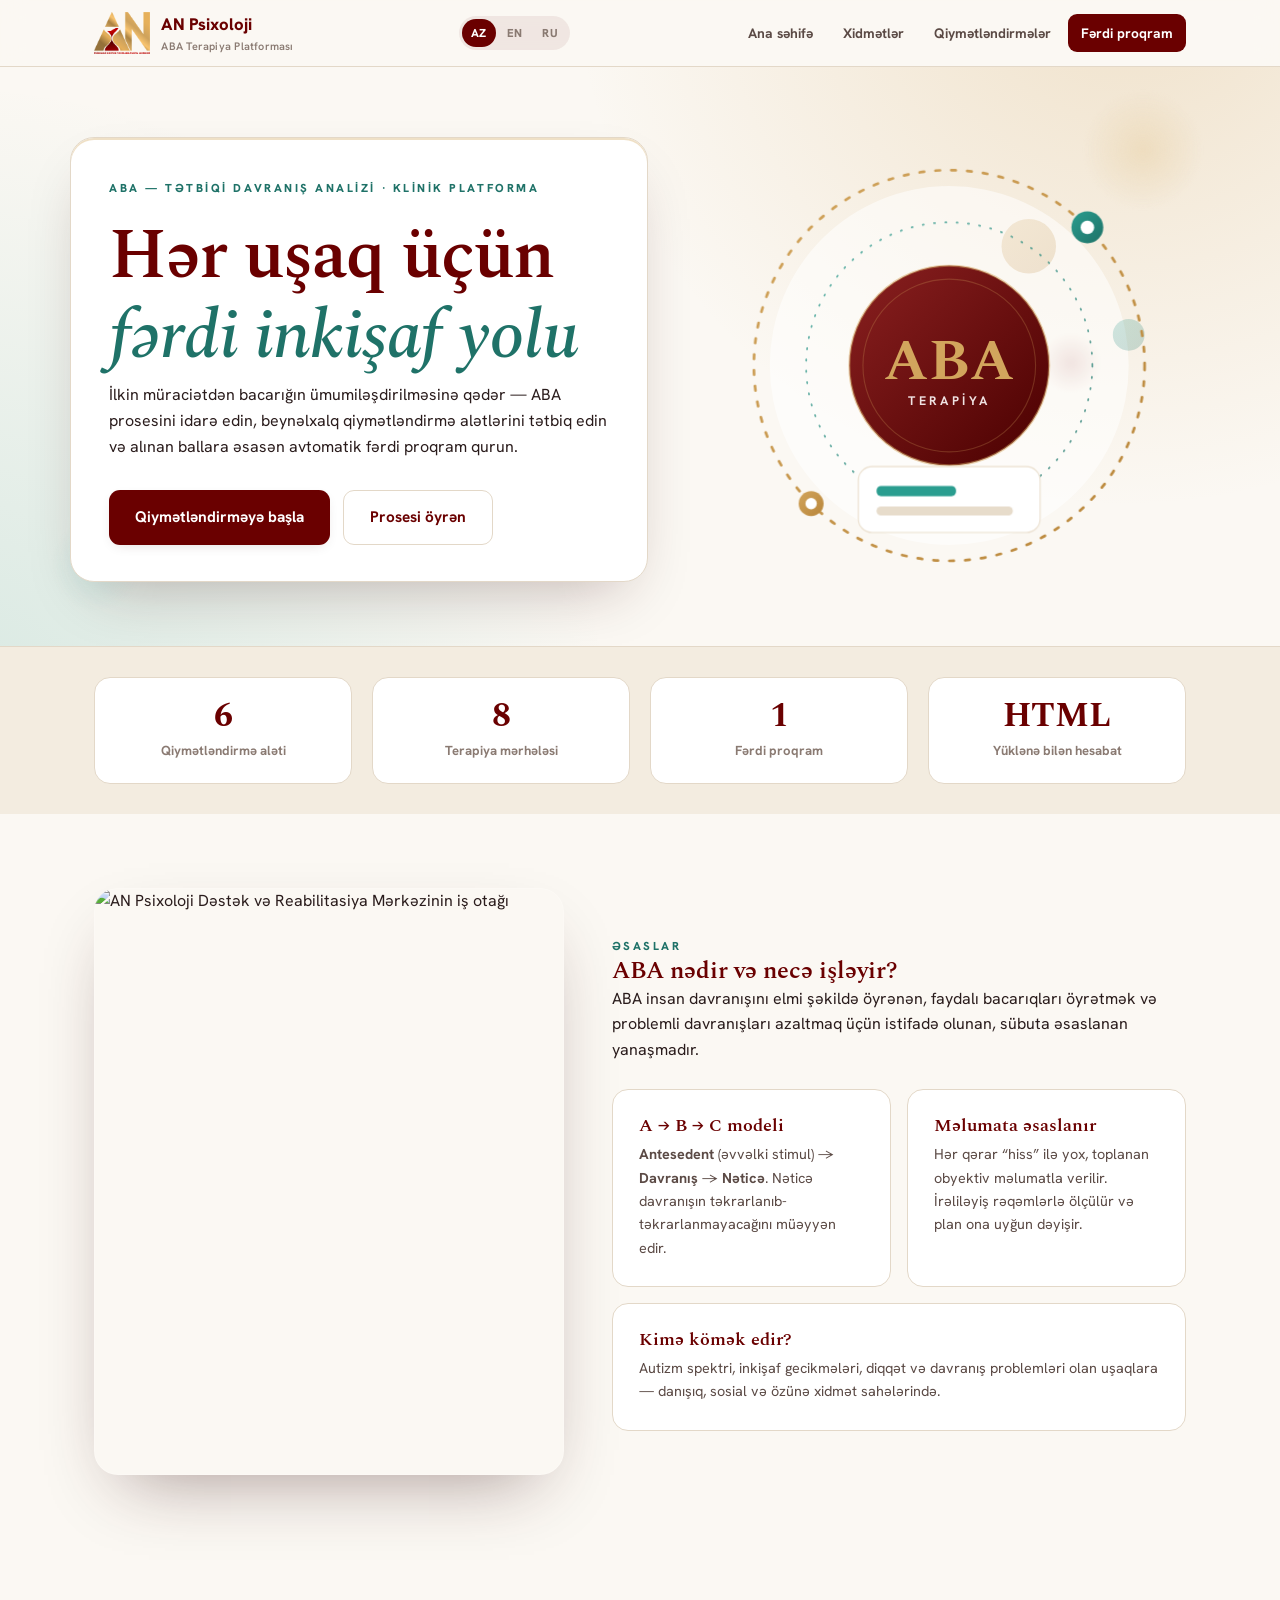
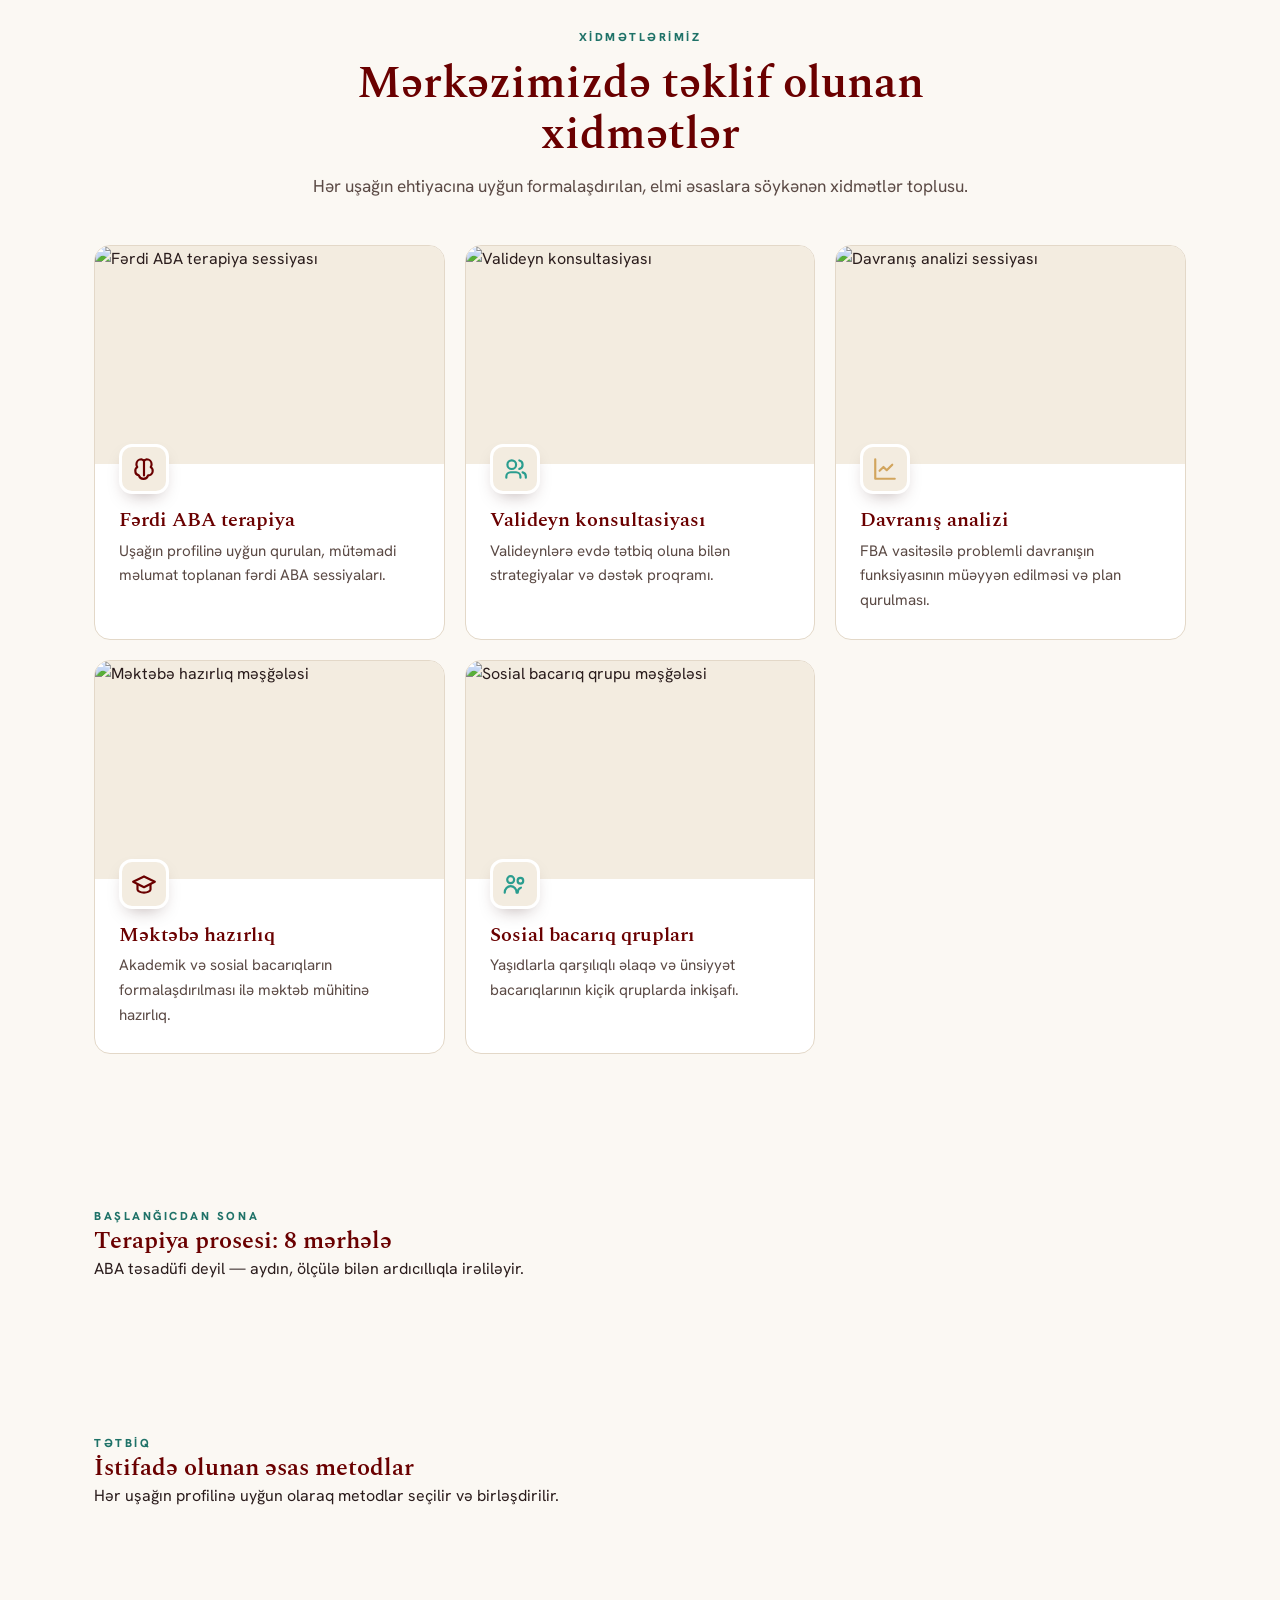
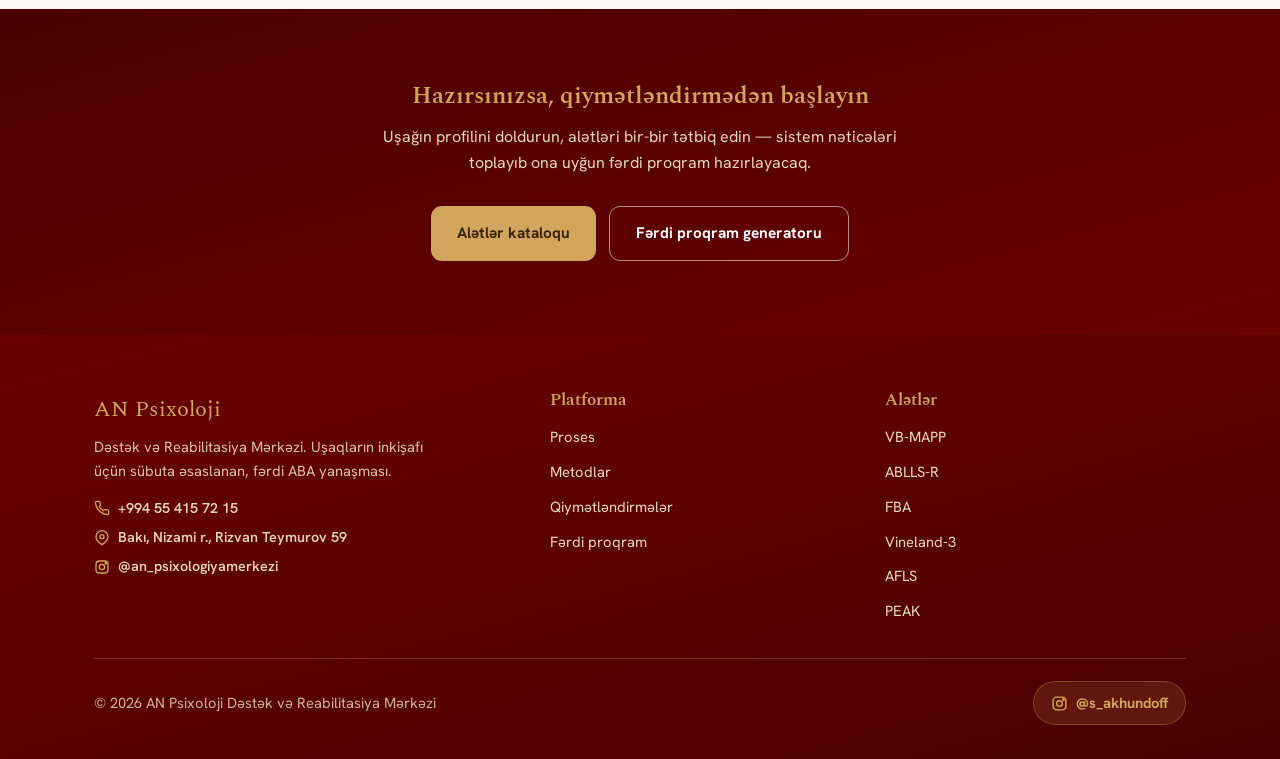
==== index.html @ a4ec8559 "Cache-busting versiya artımı" ====
<!DOCTYPE html><html lang="az"><head><meta charset="UTF-8"><meta name="viewport" content="width=device-width, initial-scale=1.0">
<title>AN Psixoloji — ABA Terapiya Platforması</title><meta name="description" content="ABA terapiya platforması: beynəlxalq qiymətləndirmə alətləri və avtomatik fərdi proqram.">
<link rel="canonical" href="https://samir210-az.github.io/aba-terapiya/">
<meta property="og:type" content="website">
<meta property="og:title" content="AN Psixoloji — ABA Terapiya Platforması">
<meta property="og:description" content="ABA terapiya platforması: beynəlxalq qiymətləndirmə alətləri və avtomatik fərdi proqram.">
<meta property="og:url" content="https://samir210-az.github.io/aba-terapiya/">
<meta property="og:image" content="https://samir210-az.github.io/aba-terapiya/icon-512.png">
<meta property="og:locale" content="az_AZ">
<meta name="twitter:card" content="summary_large_image">
<meta name="twitter:title" content="AN Psixoloji — ABA Terapiya Platforması">
<meta name="twitter:description" content="ABA terapiya platforması: beynəlxalq qiymətləndirmə alətləri və avtomatik fərdi proqram.">
<meta name="twitter:image" content="https://samir210-az.github.io/aba-terapiya/icon-512.png">
<link rel="stylesheet" href="assets/style.css?v=20260714e">
<link rel="manifest" href="manifest.json"><meta name="theme-color" content="#6A0000"><link rel="apple-touch-icon" href="icon-192.png"><link rel="icon" type="image/png" href="icon-192.png"></head><body>
<header class="nav"><div class="wrap nav-in"><a href="index.html" class="brand" onclick="handleLogoTap(event)"><img src="logo.png" alt="AN Psixoloji Dəstək və Reabilitasiya Mərkəzi" class="logo-img"><span>AN Psixoloji<small>ABA Terapiya Platforması</small></span></a><div class="lang-switch"></div><button class="burger" onclick="toggleNav()" aria-label="Menyu">☰</button><nav class="nav-links" id="navLinks"><a href="index.html" data-i18n="nav_home">Ana səhifə</a><a href="#xidmetler" data-i18n="nav_services">Xidmətlər</a><a href="qiymetlendirmeler.html" data-i18n="nav_assess">Qiymətləndirmələr</a><a href="proqram.html" class="cta" data-i18n="nav_program">Fərdi proqram</a></nav></div></header>
<section class="hero" style="padding:0">
<div class="hero-blob b1"></div><div class="hero-blob b2"></div><div class="hero-blob b3"></div>
<div class="wrap hero-grid">
<div class="hero-box">
<span class="eyebrow" data-i18n="hero_eyebrow">Tətbiqi Davranış Analizi</span>
<h1><span data-i18n="hero_h1">Hər uşaq üçün</span> <em data-i18n="hero_h1em">fərdi inkişaf yolu</em></h1>
<p data-i18n="hero_lead"></p>
<div class="hero-cta"><a href="qiymetlendirmeler.html" class="btn btn-primary" data-i18n="hero_cta1">Qiymətləndirməyə başla</a>
<a href="#proses" class="btn btn-ghost" data-i18n="hero_cta2">Prosesi öyrən</a></div>
</div>
<div class="hero-art"><svg class="hart" viewBox="0 0 460 380" fill="none" xmlns="http://www.w3.org/2000/svg">
<defs>
<linearGradient id="g1" x1="0" y1="0" x2="1" y2="1"><stop offset="0" stop-color="#2A9D8F"/><stop offset="1" stop-color="#1f7268"/></linearGradient>
<linearGradient id="g2" x1="0" y1="0" x2="1" y2="1"><stop offset="0" stop-color="#D2A55D"/><stop offset="1" stop-color="#b9863a"/></linearGradient>
<linearGradient id="gBordo" x1="0" y1="0" x2="1" y2="1"><stop offset="0" stop-color="#8a2020"/><stop offset="1" stop-color="#4a0000"/></linearGradient>
</defs>
<circle cx="230" cy="195" r="158" fill="#fff" opacity=".55"/>
<circle cx="300" cy="90" r="24" fill="url(#g2)" opacity=".2"/>
<circle cx="388" cy="168" r="14" fill="url(#g1)" opacity=".22"/>
<g id="ringOuter">
<g class="spin-slow">
<circle cx="230" cy="195" r="172" stroke="url(#g2)" stroke-width="2.4" stroke-dasharray="4 10" stroke-linecap="round"/>
<g><circle cx="351.6" cy="73.4" r="14" fill="url(#g1)"/><circle cx="351.6" cy="73.4" r="6" fill="#fff"/></g>
<g><circle cx="108.4" cy="316.6" r="11" fill="url(#g2)"/><circle cx="108.4" cy="316.6" r="5" fill="#fff"/></g>
</g></g>
<g id="ringMiddle">
<g class="spin-slow-rev">
<circle cx="230" cy="195" r="126" stroke="url(#g1)" stroke-width="1.6" stroke-dasharray="1 9" stroke-linecap="round" opacity=".7"/>
</g></g>
<g id="logoMark">
<g class="float-logo">
<circle cx="230" cy="195" r="88" fill="url(#gBordo)"/>
<circle cx="230" cy="195" r="88" stroke="#D2A55D" stroke-opacity=".45" stroke-width="2"/>
<circle cx="230" cy="195" r="76" fill="none" stroke="#D2A55D" stroke-opacity=".25" stroke-width="1"/>
<text x="230" y="207" text-anchor="middle" font-family="Spectral, Georgia, serif" font-size="50" font-weight="700" fill="#D2A55D" letter-spacing="1">ABA</text>
<text x="230" y="230" text-anchor="middle" font-family="Hanken Grotesk, system-ui, sans-serif" font-size="11" font-weight="700" letter-spacing="3" fill="#f0e2e2">TERAPİYA</text>
</g>
</g>
<rect x="150" y="284" width="160" height="58" rx="12" fill="#fff" stroke="#eadfce"/>
<rect x="166" y="301" width="70" height="9" rx="4" fill="#2A9D8F"/><rect x="166" y="319" width="120" height="8" rx="4" fill="#e7dccb"/>
</svg></div>
</div></section>
<section class="stats"><div class="wrap g4">
<div class="stat-card reveal in"><b>6</b><span data-i18n="stat_tools">Qiymətləndirmə aləti</span></div>
<div class="stat-card reveal in d1"><b>8</b><span data-i18n="stat_stages">Terapiya mərhələsi</span></div>
<div class="stat-card reveal in d2"><b>1</b><span data-i18n="stat_ind">Fərdi proqram</span></div>
<div class="stat-card reveal in d3"><b>HTML</b><span data-i18n="stat_html">Yüklənə bilən hesabat</span></div>
</div></section>
<section id="haqqinda"><div class="wrap about-grid">
<div class="about-img"><img src="https://images.unsplash.com/photo-1576091160550-2173dba999ef?w=800&q=80" alt="AN Psixoloji Dəstək və Reabilitasiya Mərkəzinin iş otağı" data-i18n-alt="about_img_alt" loading="lazy"></div>
<div>
<span class="eyebrow" data-i18n="about_eyebrow">Əsaslar</span>
<h2 data-i18n="about_h2">ABA nədir və necə işləyir?</h2>
<p class="lead" data-i18n="about_p"></p>
<div class="grid g2" style="margin-top:26px;gap:16px">
<div class="card reveal in"><h3 data-i18n="abc_h" style="font-size:1.1rem">A → B → C modeli</h3><p data-i18n="abc_p" style="font-size:.9rem"></p></div>
<div class="card reveal in d1"><h3 data-i18n="data_h" style="font-size:1.1rem">Məlumata əsaslanır</h3><p data-i18n="data_p" style="font-size:.9rem"></p></div>
</div>
<div class="card reveal in d2" style="margin-top:16px"><h3 data-i18n="who_h" style="font-size:1.1rem">Kimə kömək edir?</h3><p data-i18n="who_p" style="font-size:.9rem"></p></div>
</div></div></section>
<section id="xidmetler" class="soft"><div class="wrap">
<div class="sec-head"><span class="eyebrow" data-i18n="serv_eyebrow">Xidmətlərimiz</span>
<h2 data-i18n="serv_h2">Mərkəzimizdə təklif olunan xidmətlər</h2>
<p data-i18n="serv_p">Hər uşağın ehtiyacına uyğun formalaşdırılan, elmi əsaslara söykənən xidmətlər toplusu.</p></div>
<div class="grid g3">
<div class="card svc reveal in"><div class="svc-img"><img src="https://images.unsplash.com/photo-1587323655395-b1c77a12c89a?w=600&q=80" alt="Fərdi ABA terapiya sessiyası" loading="lazy"></div><div class="svc-body"><span class="ic"><svg viewBox="0 0 24 24" fill="none" stroke="#6A0000" stroke-width="2" stroke-linecap="round" stroke-linejoin="round"><path d="M9.5 3a4.5 4.5 0 00-4.5 4.5c0 1 .3 1.9.8 2.7A4 4 0 004 14a4 4 0 003.2 3.9 4.5 4.5 0 008.6 0A4 4 0 0020 14a4 4 0 00-1.8-3.8c.5-.8.8-1.7.8-2.7A4.5 4.5 0 0014.5 3 4.5 4.5 0 0012 4.5 4.5 4.5 0 009.5 3z"/><path d="M12 4.5V18"/></svg></span>
<h3 data-i18n="serv1_h">Fərdi ABA terapiya</h3><p data-i18n="serv1_p">Uşağın profilinə uyğun qurulan, mütəmadi məlumat toplanan fərdi ABA sessiyaları.</p></div></div>
<div class="card svc reveal in d1"><div class="svc-img"><img src="https://images.unsplash.com/photo-1714646792970-9072cee5bd61?w=600&q=80" alt="Valideyn konsultasiyası" loading="lazy"></div><div class="svc-body"><span class="ic"><svg viewBox="0 0 24 24" fill="none" stroke="#2A9D8F" stroke-width="2" stroke-linecap="round" stroke-linejoin="round"><path d="M17 20v-1a4 4 0 00-4-4H8a4 4 0 00-4 4v1"/><circle cx="9" cy="8" r="4"/><path d="M22 20v-1a4 4 0 00-3-3.87"/><path d="M16 4.13a4 4 0 010 7.75"/></svg></span>
<h3 data-i18n="serv2_h">Valideyn konsultasiyası</h3><p data-i18n="serv2_p">Valideynlərə evdə tətbiq oluna bilən strategiyalar və dəstək proqramı.</p></div></div>
<div class="card svc reveal in d2"><div class="svc-img"><img src="https://images.unsplash.com/photo-1728138240695-54ebc33215f2?w=600&q=80" alt="Davranış analizi sessiyası" loading="lazy"></div><div class="svc-body"><span class="ic"><svg viewBox="0 0 24 24" fill="none" stroke="#D2A55D" stroke-width="2" stroke-linecap="round" stroke-linejoin="round"><path d="M3 3v18h18"/><path d="M18.7 8l-5.1 5.1-3-3L7 13.6"/></svg></span>
<h3 data-i18n="serv3_h">Davranış analizi</h3><p data-i18n="serv3_p">FBA vasitəsilə problemli davranışın funksiyasının müəyyən edilməsi və plan qurulması.</p></div></div>
<div class="card svc reveal in"><div class="svc-img"><img src="https://images.unsplash.com/photo-1714646793151-6b1ac0b2f683?w=600&q=80" alt="Məktəbə hazırlıq məşğələsi" loading="lazy"></div><div class="svc-body"><span class="ic"><svg viewBox="0 0 24 24" fill="none" stroke="#6A0000" stroke-width="2" stroke-linecap="round" stroke-linejoin="round"><path d="M22 10L12 5 2 10l10 5 10-5z"/><path d="M6 12.5V17c0 1.5 2.7 3 6 3s6-1.5 6-3v-4.5"/></svg></span>
<h3 data-i18n="serv4_h">Məktəbə hazırlıq</h3><p data-i18n="serv4_p">Akademik və sosial bacarıqların formalaşdırılması ilə məktəb mühitinə hazırlıq.</p></div></div>
<div class="card svc reveal in d1"><div class="svc-img"><img src="https://images.unsplash.com/photo-1728138127500-fb73c1313f76?w=600&q=80" alt="Sosial bacarıq qrupu məşğələsi" loading="lazy"></div><div class="svc-body"><span class="ic"><svg viewBox="0 0 24 24" fill="none" stroke="#2A9D8F" stroke-width="2" stroke-linecap="round" stroke-linejoin="round"><circle cx="8" cy="8" r="3.2"/><circle cx="17" cy="9" r="2.6"/><path d="M2.5 20c0-3.3 2.5-6 5.5-6s5.5 2.7 5.5 6"/><path d="M14.5 20c0-2.2 1-4 3-4.6"/></svg></span>
<h3 data-i18n="serv5_h">Sosial bacarıq qrupları</h3><p data-i18n="serv5_p">Yaşıdlarla qarşılıqlı əlaqə və ünsiyyət bacarıqlarının kiçik qruplarda inkişafı.</p></div></div>
</div></div></section>
<section id="proses" class="soft"><div class="wrap">
<span class="eyebrow" data-i18n="proc_eyebrow">Başlanğıcdan sona</span>
<h2 data-i18n="proc_h2">Terapiya prosesi: 8 mərhələ</h2>
<p class="lead" data-i18n="proc_p"></p>
<div class="timeline" id="timeline"></div></div></section>
<section id="metodlar"><div class="wrap">
<span class="eyebrow" data-i18n="meth_eyebrow">Tətbiq</span>
<h2 data-i18n="meth_h2">İstifadə olunan əsas metodlar</h2>
<p class="lead" data-i18n="meth_p"></p>
<div class="g4" id="methods" style="margin-top:26px"></div></div></section>
<section class="dark"><div class="wrap" style="text-align:center">
<h2 data-i18n="cta_h">Hazırsınızsa, qiymətləndirmədən başlayın</h2>
<p data-i18n="cta_p" style="max-width:560px;margin:14px auto 26px"></p>
<div class="hero-cta" style="justify-content:center"><a href="qiymetlendirmeler.html" class="btn btn-gold" data-i18n="cta_b1">Alətlər kataloqu</a>
<a href="proqram.html" class="btn btn-ghost-light" data-i18n="cta_b2">Fərdi proqram generatoru</a></div>
</div></section>
<footer class="footer"><div class="wrap"><div class="footer-grid"><div><div class="fbrand">AN Psixoloji</div><p data-i18n="foot_about">Dəstək və Reabilitasiya Mərkəzi.</p><div class="contact-row" style="margin-top:14px"><a href="tel:+994554157215"><svg viewBox="0 0 24 24" fill="none" stroke="currentColor" stroke-width="2"><path d="M22 16.9v3a2 2 0 01-2.2 2 19.8 19.8 0 01-8.6-3 19.5 19.5 0 01-6-6 19.8 19.8 0 01-3-8.6A2 2 0 014.1 2h3a2 2 0 012 1.7c.1.9.3 1.8.6 2.6a2 2 0 01-.5 2.1L8.1 9.9a16 16 0 006 6l1.5-1.1a2 2 0 012.1-.5c.8.3 1.7.5 2.6.6a2 2 0 011.7 2z"/></svg> +994 55 415 72 15</a></div><div class="contact-row"><span><svg viewBox="0 0 24 24" fill="none" stroke="currentColor" stroke-width="2"><path d="M21 10c0 6-9 12-9 12s-9-6-9-12a9 9 0 0118 0z"/><circle cx="12" cy="10" r="3"/></svg> Bakı, Nizami r., Rizvan Teymurov 59</span></div><div class="contact-row"><a href="https://instagram.com/an_psixologiyamerkezi" target="_blank" rel="noopener"><svg viewBox="0 0 24 24" fill="none" stroke="currentColor" stroke-width="2" width="17" height="17"><rect x="3" y="3" width="18" height="18" rx="5"/><circle cx="12" cy="12" r="4"/><circle cx="17.5" cy="6.5" r="1" fill="currentColor"/></svg> @an_psixologiyamerkezi</a></div></div><div><h4 data-i18n="foot_platform">Platforma</h4><ul><li><a href="index.html#proses" data-i18n="nav_process">Proses</a></li><li><a href="index.html#metodlar" data-i18n="nav_methods">Metodlar</a></li><li><a href="qiymetlendirmeler.html" data-i18n="nav_assess">Qiymətləndirmələr</a></li><li><a href="proqram.html" data-i18n="nav_program">Fərdi proqram</a></li></ul></div><div><h4 data-i18n="foot_tools">Alətlər</h4><ul><li><a href="tools/vb-mapp.html">VB-MAPP</a></li><li><a href="tools/ablls-r.html">ABLLS-R</a></li><li><a href="tools/fba.html">FBA</a></li><li><a href="tools/vineland.html">Vineland-3</a></li><li><a href="tools/afls.html">AFLS</a></li><li><a href="tools/peak.html">PEAK</a></li></ul></div></div><div class="footer-bot"><span class="by">© 2026 AN Psixoloji Dəstək və Reabilitasiya Mərkəzi</span><a class="ig" href="https://instagram.com/s_akhundoff" target="_blank" rel="noopener"><svg viewBox="0 0 24 24" fill="none" stroke="currentColor" stroke-width="2" width="17" height="17"><rect x="3" y="3" width="18" height="18" rx="5"/><circle cx="12" cy="12" r="4"/><circle cx="17.5" cy="6.5" r="1" fill="currentColor"/></svg> @s_akhundoff</a></div></div></footer><script src="assets/i18n.js?v=20260714e"></script><script src="assets/tools-data.js?v=20260714e"></script><script src="assets/program-data.js?v=20260714e"></script><script src="assets/core.js?v=20260714e"></script>
<script>(function(){
var tl=document.getElementById('timeline');
(window.PROCESS||[]).forEach(function(s,i){var el=document.createElement('div');el.className='tstep reveal in';
el.innerHTML='<div class="tnum">'+(i+1)+'</div><div class="tcard"><div class="ten">'+s.label+'</div><h3>'+tr(s.title)+'</h3><p>'+tr(s.desc)+'</p>'
+'<div class="chips">'+s.chips.map(function(c){return '<span class="chip">'+tr(c)+'</span>';}).join('')+'</div></div>';tl.appendChild(el);});
var mh=document.getElementById('methods');
(window.METHODS||[]).forEach(function(m,i){var el=document.createElement('div');el.className='card reveal in d'+(i%4);
el.innerHTML='<h3 style="font-size:1.15rem">'+m.n+'</h3><p>'+tr(m.d)+'</p>';mh.appendChild(el);});
</body></html>
---- assets/style.css ----
/* ============================================================
   AN Psixoloji — ABA Terapiya Platforması
   Paylaşılan dizayn sistemi
   Brend: bordo #6A0000 · qızılı #D2A55D · teal #2A9D8F
============================================================ */
@import url('https://fonts.googleapis.com/css2?family=Spectral:ital,wght@0,400;0,500;0,600;0,700;0,800;1,400;1,500&family=Hanken+Grotesk:wght@400;500;600;700;800;900&family=JetBrains+Mono:wght@500;600&display=swap');

:root{
  --bordo:#6A0000;
  --bordo-2:#8a2020;
  --bordo-3:#4a0000;
  --gold:#D2A55D;
  --gold-2:#b9863a;
  --gold-soft:#e9d3ab;
  --teal:#2A9D8F;
  --teal-2:#1f7268;
  --teal-soft:#bfe3dd;
  --ink:#2a1c1c;
  --ink-2:#5b4a45;
  --ink-3:#8a7a72;
  --paper:#FBF8F3;
  --cream:#F3ECE0;
  --cream-2:#ece1cf;
  --line:#e3d8c8;
  --white:#fff;
  --ok:#2A9D8F;
  --mid:#c98a1e;
  --low:#b34242;
  --shadow-sm:0 4px 14px -6px rgba(58,20,20,.2);
  --shadow:0 16px 44px -20px rgba(58,20,20,.35);
  /* Alət rəng vurğusu — hər alət səhifəsi bunu öz rənginə dəyişir */
  --accent:#6A0000;
  --accent-2:#8a2020;
  --accent-soft:#f0e2e2;
  --shadow-lg:0 30px 70px -30px rgba(58,20,20,.45);
  --r:16px;
  --r-lg:24px;
  --ease:cubic-bezier(.22,1,.36,1);
}
*{box-sizing:border-box;margin:0;padding:0}
html{scroll-behavior:smooth}
body{
  font-family:'Hanken Grotesk',system-ui,sans-serif;
  background:var(--paper);color:var(--ink);line-height:1.62;
  -webkit-font-smoothing:antialiased;overflow-x:hidden;
}
h1,h2,h3,h4,h5{font-family:'Spectral',Georgia,serif;line-height:1.14;font-weight:600;color:var(--bordo)}
a{color:inherit}
img,svg{max-width:100%;display:block}
.wrap{max-width:1140px;margin:0 auto;padding:0 24px}
.narrow{max-width:880px;margin:0 auto;padding:0 24px}
.eyebrow{font-size:.72rem;letter-spacing:.22em;text-transform:uppercase;font-weight:800;color:var(--teal-2)}
.mono{font-family:'JetBrains Mono',monospace}
.muted{color:var(--ink-2)}

/* ---------- NAV ---------- */
.nav{position:sticky;top:0;z-index:100;background:rgba(251,248,243,.85);
  backdrop-filter:blur(12px);border-bottom:1px solid var(--line)}
.nav-in{display:flex;align-items:center;justify-content:space-between;height:66px}
.brand{display:flex;align-items:center;gap:11px;font-weight:800;color:var(--bordo);
  font-size:1.05rem;text-decoration:none}
.brand .logo{width:40px;height:40px;border-radius:11px;
  background:linear-gradient(135deg,var(--bordo),var(--bordo-2));
  display:grid;place-items:center;box-shadow:var(--shadow-sm)}
.brand .logo-img{height:42px;width:auto;display:block}
.brand small{display:block;font-size:.68rem;font-weight:600;color:var(--ink-3);letter-spacing:.02em}
.nav-links{display:flex;gap:4px;align-items:center}
.nav-links a{font-size:.86rem;font-weight:700;color:var(--ink-2);text-decoration:none;
  padding:8px 13px;border-radius:9px;transition:.2s var(--ease)}
.nav-links a:hover,.nav-links a.active{background:var(--cream);color:var(--bordo)}
.nav-links a.cta{background:var(--bordo);color:#fff}
.nav-links a.cta:hover{background:var(--bordo-2);color:#fff}
.burger{display:none;background:none;border:1px solid var(--line);border-radius:9px;
  width:42px;height:42px;font-size:1.2rem;cursor:pointer;color:var(--bordo)}
@media(max-width:880px){
  .nav-links{position:absolute;top:66px;left:0;right:0;flex-direction:column;align-items:stretch;
    background:var(--paper);border-bottom:1px solid var(--line);padding:12px 24px;gap:6px;
    display:none}
  .nav-links.open{display:flex}
  .nav-links a{padding:11px 14px}
  .burger{display:grid;place-items:center}
}

/* ---------- HERO ---------- */
.hero{position:relative;overflow:hidden;border-bottom:1px solid var(--line);
  background:radial-gradient(circle at 88% -20%,rgba(210,165,93,.28),transparent 42%),
    radial-gradient(circle at -5% 120%,rgba(42,157,143,.18),transparent 45%),var(--paper)}
.hero-grid{display:grid;grid-template-columns:1.05fr .95fr;gap:40px;align-items:center;padding:70px 0 64px;position:relative;z-index:2}
.hero-box{background:#fff;border:1px solid var(--line);border-radius:var(--r-lg);padding:36px 38px;
  box-shadow:0 26px 60px -26px rgba(58,20,20,.32),0 2px 0 rgba(210,165,93,.35) inset;
  opacity:0;transform:translateY(24px);animation:heroIn .8s var(--ease) .1s forwards}
.hero h1{font-size:clamp(2.1rem,6vw,4.4rem);letter-spacing:-1px;margin:16px 0 6px}
.hero h1 em{font-style:italic;font-weight:500;color:var(--teal-2)}
.hero .lead{font-size:1.16rem;color:var(--ink-2);max-width:540px;margin-top:14px}
.hero-cta{display:flex;gap:13px;margin-top:30px;flex-wrap:wrap}
.hero-cta .btn{opacity:0;transform:translateY(16px);animation:heroIn .7s var(--ease) forwards}
.hero-cta .btn:nth-child(1){animation-delay:.38s}
.hero-cta .btn:nth-child(2){animation-delay:.48s}
.hero-art{position:relative;opacity:0;animation:heroInArt 1s var(--ease) .22s forwards}
@keyframes heroIn{from{opacity:0;transform:translateY(24px)}to{opacity:1;transform:translateY(0)}}
@keyframes heroInArt{from{opacity:0;transform:translateY(18px) scale(.94)}to{opacity:1;transform:translateY(0) scale(1)}}
@media(max-width:900px){.hero-grid{grid-template-columns:1fr;gap:24px;padding:40px 0}.hero-art{order:-1;max-width:340px;margin:0 auto}}
@media(max-width:520px){.hero-box{padding:22px 18px;border-radius:18px}}

/* floating blobs — parallax dərinlik qatı (mobildə də görünür, ölçüsü azaldılıb) */
.hero-blob{position:absolute;border-radius:50%;filter:blur(2px);opacity:.55;animation:float 9s ease-in-out infinite;
  will-change:transform;pointer-events:none;z-index:1}
.hero-blob.b1{width:120px;height:120px;top:4%;right:6%;background:radial-gradient(circle,var(--gold-soft),transparent 70%)}
.hero-blob.b2{width:90px;height:90px;bottom:6%;left:4%;background:radial-gradient(circle,var(--teal-soft),transparent 70%);animation-delay:2s}
.hero-blob.b3{width:60px;height:60px;top:46%;right:14%;background:radial-gradient(circle,var(--bordo-2),transparent 70%);opacity:.22;animation-delay:4s}
@keyframes float{0%,100%{transform:translateY(0) scale(1)}50%{transform:translateY(-18px) scale(1.05)}}
@media(max-width:520px){.hero-blob.b1{width:70px;height:70px}.hero-blob.b2{width:55px;height:55px}.hero-blob.b3{display:none}}

/* hero parallax layer */
.hero-art{will-change:transform;transition:transform .12s linear}
.hero-box{will-change:transform;transition:transform .12s linear}
#ringOuter,#ringMiddle,#logoMark{will-change:transform;transition:transform .1s linear}
#logoMark{transform-box:fill-box;transform-origin:center}
.spin-slow,.spin-slow-rev,.float-logo{transform-box:fill-box;transform-origin:center}
.spin-slow{animation:spinSlow 46s linear infinite}
.spin-slow-rev{animation:spinSlow 32s linear infinite reverse}
.float-logo{animation:logoFloat 5s ease-in-out infinite}
@keyframes spinSlow{from{transform:rotate(0deg)}to{transform:rotate(360deg)}}
@keyframes logoFloat{0%,100%{transform:translateY(0)}50%{transform:translateY(-7px)}}
@media(prefers-reduced-motion:reduce){.hero-art,.hero-box,.hero-blob,#ringOuter,#ringMiddle,#logoMark,.spin-slow,.spin-slow-rev,.float-logo{transition:none!important;animation:none!important;opacity:1!important;transform:none!important}}

/* ---------- TELEFON DOĞRULAMA MODALI ---------- */
.verify-overlay{position:fixed;inset:0;background:rgba(42,20,20,.55);backdrop-filter:blur(3px);
  display:none;place-items:center;z-index:300;padding:20px}
.verify-overlay.show{display:grid}
.verify-modal{background:#fff;border-radius:var(--r-lg);padding:32px 28px;max-width:400px;width:100%;
  box-shadow:var(--shadow-lg);position:relative;animation:heroIn .35s var(--ease)}
.verify-modal h3{font-size:1.35rem;margin-bottom:8px}
.verify-modal .muted{font-size:.9rem;margin-bottom:18px}
.verify-modal label{display:block;font-size:.8rem;font-weight:700;color:var(--ink-2);margin:12px 0 5px}
.verify-modal input{width:100%;font-family:inherit;font-size:.95rem;padding:11px 14px;border:1px solid var(--line);
  border-radius:10px;background:var(--paper)}
.verify-modal input:focus{outline:none;border-color:var(--teal)}
.verify-modal .btn{margin-top:18px}
.verify-close{position:absolute;top:14px;right:14px;width:32px;height:32px;border-radius:50%;border:none;
  background:var(--cream);color:var(--ink-2);font-size:1.2rem;cursor:pointer;display:grid;place-items:center}
.verify-close:hover{background:var(--gold-soft)}
.verify-err{color:var(--low,#b34242);font-size:.85rem;min-height:1.1em;margin-top:8px}

/* ---------- BACK TO TOP ---------- */
.back-top{position:fixed;right:20px;bottom:20px;width:46px;height:46px;border-radius:50%;
  background:var(--bordo);color:#fff;border:none;display:grid;place-items:center;cursor:pointer;
  box-shadow:var(--shadow);opacity:0;visibility:hidden;transform:translateY(12px);
  transition:opacity .3s var(--ease),transform .3s var(--ease),background .2s;z-index:80}
.back-top.show{opacity:1;visibility:visible;transform:none}
.back-top:hover{background:var(--bordo-2)}
.back-top svg{width:20px;height:20px}

/* ---------- BUTTONS ---------- */
.btn{display:inline-flex;align-items:center;gap:9px;font-family:inherit;font-weight:700;
  font-size:.96rem;border-radius:11px;padding:14px 26px;cursor:pointer;border:none;
  text-decoration:none;transition:.22s var(--ease)}
.btn svg{width:18px;height:18px}
.btn-primary{background:var(--bordo);color:#fff;box-shadow:var(--shadow-sm)}
.btn-primary:hover{background:var(--bordo-2);transform:translateY(-2px);box-shadow:var(--shadow)}
.btn-gold{background:var(--gold);color:#3a2400}
.btn-gold:hover{background:#e2b76e;transform:translateY(-2px);box-shadow:var(--shadow)}
.btn-teal{background:var(--teal);color:#fff}
.btn-teal:hover{background:var(--teal-2);transform:translateY(-2px);box-shadow:var(--shadow)}
.btn-ghost{background:transparent;color:var(--bordo);border:1.5px solid var(--line)}
.btn-ghost:hover{border-color:var(--gold);background:var(--cream)}
.btn-block{width:100%;justify-content:center}

/* ---------- SECTIONS ---------- */
section{padding:74px 0;position:relative}
.sec-head{max-width:680px;margin:0 auto 44px;text-align:center}
.sec-head.left{margin-left:0;text-align:left}
.sec-head h2{font-size:clamp(1.9rem,4vw,2.8rem);margin:10px 0 12px}
.sec-head p{color:var(--ink-2);font-size:1.08rem}
.alt{background:var(--cream);border-top:1px solid var(--line);border-bottom:1px solid var(--line)}
.dark{background:linear-gradient(165deg,var(--bordo-3),var(--bordo));color:#f3e7d6}
.dark h2,.dark h3{color:var(--gold)}
.dark .eyebrow{color:var(--gold)}
.dark p{color:#e7d6c2}

/* ---------- ABOUT (şəkil + mətn) ---------- */
.about-grid{display:grid;grid-template-columns:.9fr 1.1fr;gap:48px;align-items:center}
.about-img{position:relative;border-radius:var(--r-lg);overflow:hidden;box-shadow:var(--shadow-lg);aspect-ratio:4/5}
.about-img img{width:100%;height:100%;object-fit:cover;display:block}
.about-img::after{content:"";position:absolute;inset:0;border-radius:var(--r-lg);box-shadow:inset 0 0 0 1px rgba(255,255,255,.15)}
@media(max-width:860px){.about-grid{grid-template-columns:1fr;gap:28px}.about-img{max-width:420px;margin:0 auto;aspect-ratio:16/10}}

/* ---------- CARDS / GRIDS ---------- */
.grid{display:grid;gap:20px}
.g4,.g3,.g2{display:grid;gap:20px}
.g4{grid-template-columns:repeat(4,1fr)}
.g3{grid-template-columns:repeat(3,1fr)}
.g2{grid-template-columns:repeat(2,1fr)}
@media(max-width:980px){.g4{grid-template-columns:repeat(2,1fr)}.g3{grid-template-columns:repeat(2,1fr)}}
@media(max-width:760px){.g3,.g2,.g4{grid-template-columns:1fr}}
.card{background:var(--white);border:1px solid var(--line);border-radius:var(--r);
  padding:26px;transition:.25s var(--ease);position:relative;overflow:hidden}
.card:hover{transform:translateY(-5px);box-shadow:var(--shadow);border-color:var(--gold-soft)}
.card .ic{width:50px;height:50px;border-radius:13px;background:var(--cream);
  display:grid;place-items:center;margin-bottom:15px}
.card .ic svg{width:26px;height:26px}
.card h3{font-size:1.25rem;margin-bottom:7px}
.card p{font-size:.95rem;color:var(--ink-2)}
.card.svc{padding:0}
.svc-img{aspect-ratio:16/10;overflow:hidden;background:var(--cream)}
.svc-img img{width:100%;height:100%;object-fit:cover;display:block;transition:transform .5s var(--ease)}
.card.svc:hover .svc-img img{transform:scale(1.06)}
.svc-body{padding:22px 24px 26px}
.svc-body .ic{margin-top:-42px;position:relative;z-index:2;box-shadow:0 8px 18px -8px rgba(58,20,20,.35);border:3px solid var(--white)}

/* ---------- TOOL CARDS (catalog) ---------- */
.tool-card{display:flex;flex-direction:column;background:var(--white);border:1px solid var(--line);
  border-radius:var(--r-lg);overflow:hidden;transition:.28s var(--ease);text-decoration:none;color:inherit;
  position:relative}
.tool-card:hover{transform:translateY(-6px);box-shadow:var(--shadow-lg);border-color:var(--gold)}
.tool-top{padding:26px 26px 18px;background:linear-gradient(135deg,var(--cream),#fff);position:relative}
.tool-badge{position:absolute;top:18px;right:18px;font-family:'JetBrains Mono',monospace;
  font-size:.7rem;font-weight:600;background:var(--bordo);color:var(--gold);padding:5px 11px;border-radius:20px}
.tool-ill{width:64px;height:64px;margin-bottom:14px}
.tool-card h3{font-size:1.32rem;margin-bottom:3px}
.tool-abbr{font-family:'JetBrains Mono',monospace;font-size:.82rem;color:var(--teal-2);font-weight:600}
.tool-body{padding:0 26px 22px;flex:1;display:flex;flex-direction:column}
.tool-body p{font-size:.93rem;color:var(--ink-2);margin:10px 0 14px;flex:1}
.tool-meta{display:flex;gap:8px;flex-wrap:wrap;margin-bottom:16px}
.meta-pill{font-size:.74rem;font-weight:700;background:var(--cream);color:var(--bordo-2);
  padding:4px 11px;border-radius:20px;border:1px solid var(--line)}
.tool-go{display:flex;align-items:center;justify-content:space-between;font-weight:800;
  color:var(--bordo);border-top:1px solid var(--line);padding-top:15px;font-size:.92rem}
.tool-go .arrow{width:34px;height:34px;border-radius:50%;background:var(--bordo);color:#fff;
  display:grid;place-items:center;transition:.25s var(--ease)}
.tool-card:hover .tool-go .arrow{transform:translateX(4px);background:var(--gold);color:#3a2400}
.done-flag{position:absolute;top:0;left:0;background:var(--teal);color:#fff;font-size:.7rem;
  font-weight:700;padding:5px 14px;border-radius:0 0 12px 0;display:none;z-index:2}
.tool-card.completed .done-flag{display:block}

/* ---------- TIMELINE ---------- */
.timeline{position:relative;max-width:840px;margin:0 auto}
.timeline::before{content:"";position:absolute;left:25px;top:10px;bottom:10px;width:3px;
  background:linear-gradient(var(--bordo),var(--gold),var(--teal));border-radius:3px}
.tstep{position:relative;padding:0 0 18px 70px}
.tnum{position:absolute;left:0;top:6px;width:52px;height:52px;border-radius:50%;
  background:var(--bordo);color:var(--gold);display:grid;place-items:center;
  font-family:'Spectral',serif;font-weight:700;font-size:1.3rem;border:4px solid var(--paper);z-index:2}
.tstep:nth-child(n+5) .tnum{background:var(--teal);color:#fff}
.tcard{background:var(--white);border:1px solid var(--line);border-radius:14px;padding:18px 22px;
  transition:.2s var(--ease)}
.tcard:hover{box-shadow:var(--shadow);border-color:var(--gold-soft)}
.tcard .ten{font-size:.76rem;color:var(--teal-2);font-weight:700;letter-spacing:.04em;text-transform:uppercase}
.tcard h3{font-size:1.18rem;margin:3px 0 7px}
.tcard p{font-size:.94rem;color:var(--ink-2)}
.chips{display:flex;flex-wrap:wrap;gap:7px;margin-top:11px}
.chip{font-size:.75rem;font-weight:700;background:var(--cream);color:var(--bordo);
  padding:4px 11px;border-radius:20px;border:1px solid var(--line)}
@media(max-width:560px){.tstep{padding-left:58px}.tnum{width:44px;height:44px;font-size:1.05rem}.timeline::before{left:21px}}

/* ---------- ASSESSMENT (tool pages) ---------- */
.page-hero{background:linear-gradient(165deg,color-mix(in srgb,var(--accent) 78%,#000),var(--accent));color:#f3e7d6;
  padding:48px 0 44px;position:relative;overflow:hidden}
.page-hero .eyebrow{color:var(--gold)}
.page-hero h1{color:#fff;font-size:clamp(2rem,5vw,3rem);margin:10px 0 8px}
.page-hero p{color:#e7d6c2;max-width:600px;font-size:1.05rem}
.crumb{display:flex;gap:8px;align-items:center;font-size:.84rem;color:#d8c3a8;margin-bottom:6px}
.crumb a{color:var(--gold);text-decoration:none;font-weight:700}
.page-hero .h-ill{position:absolute;right:-20px;bottom:-30px;width:230px;opacity:.5;pointer-events:none}

.instr{background:var(--white);border:1px solid var(--line);border-left:5px solid var(--accent);
  border-radius:14px;padding:24px 26px;margin:-30px auto 34px;max-width:880px;box-shadow:var(--shadow);position:relative}
.instr h3{font-size:1.2rem;display:flex;align-items:center;gap:9px;margin-bottom:12px}
.instr ol{margin-left:20px;display:grid;gap:8px}
.instr li{font-size:.95rem;color:var(--ink-2)}
.instr li b{color:var(--bordo)}
.scale-key{display:flex;gap:14px;flex-wrap:wrap;margin-top:16px;padding-top:14px;border-top:1px dashed var(--line)}
.scale-key span{font-size:.82rem;font-weight:700;display:flex;align-items:center;gap:7px}
.dot{width:14px;height:14px;border-radius:50%}

.profile-bar{background:var(--cream);border:1px solid var(--line);border-radius:14px;
  padding:16px 20px;margin:0 auto 26px;max-width:880px;display:flex;gap:14px;align-items:center;flex-wrap:wrap}
.profile-bar input{font-family:inherit;font-size:.95rem;padding:10px 14px;border:1px solid var(--line);
  border-radius:9px;background:#fff;color:var(--ink)}
.profile-bar input:focus{outline:none;border-color:var(--teal)}
.profile-bar .pf-name{flex:1;min-width:160px}
.profile-bar label{font-size:.8rem;font-weight:700;color:var(--ink-2)}

.domain{background:var(--white);border:1px solid var(--line);border-radius:var(--r);
  padding:22px 24px;margin-bottom:18px;max-width:880px;margin-left:auto;margin-right:auto}
.domain-head{display:flex;justify-content:space-between;align-items:center;gap:12px;
  margin-bottom:8px;flex-wrap:wrap}
.domain-head h3{font-size:1.18rem;display:flex;align-items:center;gap:10px}
.domain-head .num{width:30px;height:30px;border-radius:9px;background:var(--accent-soft);color:var(--accent);
  display:grid;place-items:center;font-family:'JetBrains Mono',monospace;font-size:.82rem;font-weight:600}
.domain-head small{color:var(--ink-3);font-size:.82rem;font-weight:600}
.qrow{display:flex;justify-content:space-between;align-items:center;gap:16px;
  padding:13px 0;border-bottom:1px dashed var(--line)}
.qrow:last-child{border-bottom:none}
.qrow .qt{font-size:.95rem;color:var(--ink)}
.opts{display:flex;gap:6px;flex-shrink:0}
.opts button{border:1.5px solid var(--line);background:#fff;color:var(--ink-2);font-family:inherit;
  font-size:.78rem;font-weight:700;padding:7px 12px;border-radius:9px;cursor:pointer;transition:.15s}
.opts button:hover{border-color:var(--gold)}
.opts button.sel[data-v="2"]{background:var(--teal);border-color:var(--teal);color:#fff}
.opts button.sel[data-v="1"]{background:var(--gold);border-color:var(--gold);color:#3a2400}
.opts button.sel[data-v="0"]{background:var(--low);border-color:var(--low);color:#fff}
/* single-choice (FBA) */
.opts.single button.sel{background:var(--accent);border-color:var(--accent);color:#fff}
@media(max-width:560px){.qrow{flex-direction:column;align-items:flex-start;gap:9px}}

.assess-actions{max-width:880px;margin:24px auto 0;display:flex;gap:12px;flex-wrap:wrap;
  position:sticky;bottom:16px;z-index:20}
.assess-actions .btn{box-shadow:var(--shadow)}

/* progress meter */
.meter{position:fixed;top:66px;left:0;height:4px;background:var(--accent);width:0;z-index:90;transition:width .3s}

/* ---------- RESULTS ---------- */
.results{max-width:880px;margin:30px auto 0;background:var(--white);border:1px solid var(--line);
  border-radius:var(--r-lg);padding:32px;display:none;box-shadow:var(--shadow)}
.results.show{display:block;animation:rise .5s var(--ease)}
@keyframes rise{from{opacity:0;transform:translateY(16px)}to{opacity:1;transform:none}}
.res-top{display:flex;gap:24px;align-items:center;flex-wrap:wrap;margin-bottom:22px}
.ring{position:relative;width:130px;height:130px;flex-shrink:0}
.ring svg{transform:rotate(-90deg)}
.ring .rt{position:absolute;inset:0;display:grid;place-items:center;text-align:center}
.ring .rt b{font-family:'Spectral',serif;font-size:2rem;color:var(--bordo);line-height:1}
.ring .rt span{font-size:.72rem;color:var(--ink-3);font-weight:700}
.level-badge{display:inline-flex;align-items:center;gap:11px;background:var(--cream);
  border:1px solid var(--line);border-radius:30px;padding:9px 20px;font-weight:800;color:var(--bordo)}
.level-badge .lv{font-family:'Spectral',serif;font-size:1.5rem}
.bar{margin:13px 0}
.bar .bl{display:flex;justify-content:space-between;font-size:.88rem;font-weight:700;margin-bottom:6px}
.bar .track{height:13px;background:var(--cream);border-radius:8px;overflow:hidden}
.bar .fill{height:100%;border-radius:8px;width:0;transition:width 1s var(--ease)}
.reco{background:var(--cream);border:1px solid var(--line);border-radius:14px;padding:20px 22px;margin-top:20px}
.reco h4{font-size:1.1rem;margin-bottom:10px;display:flex;align-items:center;gap:8px}
.reco ul{list-style:none;display:grid;gap:7px}
.reco li{font-size:.94rem;color:var(--ink-2);padding-left:24px;position:relative}
.reco li::before{content:"›";position:absolute;left:7px;color:var(--teal);font-weight:800}
.reco li b{color:var(--bordo)}
.res-actions{display:flex;gap:12px;margin-top:22px;flex-wrap:wrap}
.saved-note{font-size:.85rem;color:var(--teal-2);font-weight:700;margin-top:12px;display:none}
.saved-note.show{display:flex;align-items:center;gap:7px}

/* ---------- callout / note ---------- */
.note{background:var(--cream);border:1px solid var(--line);border-radius:12px;padding:14px 18px;
  font-size:.86rem;color:var(--ink-2);display:flex;gap:11px;align-items:flex-start}
.note svg{flex-shrink:0;width:20px;height:20px;color:var(--gold-2);margin-top:2px}

/* ---------- program page ---------- */
.prog-empty{text-align:center;max-width:520px;margin:40px auto;padding:40px;background:var(--white);
  border:1px dashed var(--line);border-radius:var(--r-lg)}
.prog-empty svg{width:90px;height:90px;margin:0 auto 18px;opacity:.8}
.prog-card{background:var(--white);border:1px solid var(--line);border-radius:var(--r);padding:24px;margin-bottom:18px}
.prog-card.goal{border-left:5px solid var(--teal)}
.summary-grid{display:grid;grid-template-columns:repeat(auto-fit,minmax(150px,1fr));gap:14px;margin-bottom:24px}
.stat{background:var(--white);border:1px solid var(--line);border-radius:14px;padding:18px;text-align:center}
.stat b{font-family:'Spectral',serif;font-size:2.1rem;color:var(--bordo);display:block;line-height:1}
.stat span{font-size:.82rem;color:var(--ink-3);font-weight:700}
.goal-head{display:flex;justify-content:space-between;align-items:baseline;gap:10px;flex-wrap:wrap}
.goal-tag{font-size:.74rem;font-weight:800;padding:4px 12px;border-radius:20px}
.tag-pri{background:#fbe4e4;color:var(--low)}
.tag-mid{background:#fbf0d8;color:var(--gold-2)}
.tag-ok{background:var(--teal-soft);color:var(--teal-2)}

/* ---------- FOOTER ---------- */
.footer{background:linear-gradient(165deg,var(--bordo),var(--bordo-3));color:#e9d9c4;
  padding:56px 0 34px;position:relative;overflow:hidden}
.footer-grid{display:grid;grid-template-columns:1.4fr 1fr 1fr;gap:34px;margin-bottom:34px}
@media(max-width:760px){.footer-grid{grid-template-columns:1fr;gap:24px}}
.footer h4{color:var(--gold);font-size:1.05rem;margin-bottom:14px}
.footer .fbrand{font-family:'Spectral',serif;font-size:1.4rem;color:var(--gold);margin-bottom:8px}
.footer p{font-size:.92rem;color:#d8c3a8;max-width:340px}
.footer ul{list-style:none;display:grid;gap:9px}
.footer a{color:#e9d9c4;text-decoration:none;font-size:.92rem;transition:.2s}
.footer a:hover{color:var(--gold)}
.footer-bot{border-top:1px solid rgba(210,165,93,.25);padding-top:22px;display:flex;
  justify-content:space-between;align-items:center;gap:14px;flex-wrap:wrap}
.footer-bot .by{font-size:.92rem;color:#cbb595}
.footer-bot .by b{color:var(--gold)}
.ig{display:inline-flex;align-items:center;gap:8px;background:rgba(210,165,93,.14);
  padding:9px 17px;border-radius:30px;border:1px solid rgba(210,165,93,.3);
  text-decoration:none;color:var(--gold)!important;font-weight:700;font-size:.9rem;transition:.2s}
.ig:hover{background:rgba(210,165,93,.24)}

/* ---------- reveal animation ---------- */
.reveal{opacity:0;transform:translateY(26px);transition:opacity .7s var(--ease),transform .7s var(--ease)}
.reveal.in{opacity:1;transform:none}
.reveal.d1{transition-delay:.08s}.reveal.d2{transition-delay:.16s}
.reveal.d3{transition-delay:.24s}.reveal.d4{transition-delay:.32s}

:focus-visible{outline:3px solid var(--teal);outline-offset:2px;border-radius:5px}
@media(prefers-reduced-motion:reduce){
  *{animation:none!important;transition:none!important;scroll-behavior:auto}
  .reveal{opacity:1;transform:none}
}

/* ---------- ALƏT VURĞU DÜYMƏSİ ---------- */
.btn-accent{background:var(--accent);color:#fff;box-shadow:var(--shadow-sm)}
.btn-accent:hover{background:var(--accent-2);transform:translateY(-2px);box-shadow:var(--shadow)}

/* ---------- FOKUS / TAM EKRAN REJİMİ ---------- */
.focus-bar{max-width:880px;margin:0 auto 18px;display:flex;justify-content:flex-end}
.focus-toggle{display:inline-flex;align-items:center;gap:8px;background:var(--accent-soft);
  color:var(--accent);border:1.5px solid var(--accent);font-family:inherit;font-weight:700;
  font-size:.85rem;padding:9px 16px;border-radius:30px;cursor:pointer;transition:.2s}
.focus-toggle:hover{background:var(--accent);color:#fff}
.focus-exit{display:none;position:fixed;top:14px;right:14px;z-index:120;background:var(--accent);
  color:#fff;border:none;font-family:inherit;font-weight:700;font-size:.85rem;padding:10px 18px;
  border-radius:30px;cursor:pointer;box-shadow:var(--shadow);align-items:center;gap:8px}
body.focus .nav,body.focus .page-hero,body.focus .footer,body.focus .focus-bar{display:none}
body.focus .meter{top:0}
body.focus{background:var(--paper)}
body.focus .focus-exit{display:inline-flex}
body.focus main,body.focus .assess-wrap{padding-top:26px}
body.focus .instr{margin-top:22px}
body.focus .domain{max-width:920px}
body.focus .qrow .qt{font-size:1.05rem}
body.focus .opts button{font-size:.85rem;padding:9px 15px}
body.focus .domain-head h3{font-size:1.3rem}

/* ---------- ƏLAQƏ FOOTER ---------- */
.contact-row{display:flex;gap:22px;flex-wrap:wrap;margin:6px 0 2px}
.contact-row a,.contact-row span{display:inline-flex;align-items:center;gap:8px;color:#e2d2bb;
  text-decoration:none;font-size:.9rem;font-weight:600;transition:.2s}
.contact-row a:hover{color:var(--gold)}
.contact-row svg{width:16px;height:16px;flex-shrink:0;stroke:var(--gold)}

/* ---------- KONKRET PLAN BLOKLARI ---------- */
.plan{background:var(--cream);border:1px solid var(--line);border-left:4px solid var(--accent);
  border-radius:13px;padding:18px 20px;margin:14px 0}
.plan-head{display:flex;justify-content:space-between;align-items:baseline;gap:10px;margin-bottom:8px}
.plan-head h5{font-family:'Spectral',serif;font-size:1.12rem;color:var(--bordo);margin:0}
.plan-head .pct{font-weight:800;color:var(--gold-2);font-size:.9rem;white-space:nowrap}
.plan .method{font-size:.9rem;color:var(--ink-2);margin-bottom:10px}
.plan .method b{color:var(--bordo)}
.steps-label{font-size:.74rem;font-weight:800;letter-spacing:.05em;text-transform:uppercase;color:var(--teal-2)}
.plan ol{margin:6px 0 12px 20px;display:grid;gap:6px}
.plan ol li{font-size:.92rem;color:var(--ink-2)}
.parent-task{background:#fff;border:1px dashed var(--gold);border-radius:10px;padding:11px 14px;
  font-size:.9rem;color:var(--ink-2);display:flex;gap:9px;align-items:flex-start}
.parent-task b{color:var(--bordo)}
.parent-task svg{width:18px;height:18px;flex-shrink:0;stroke:var(--gold-2);margin-top:1px}

/* valideyn tapşırıqları (proqram) */
.ptask{display:flex;gap:12px;background:var(--white);border:1px solid var(--line);
  border-left:4px solid var(--gold);border-radius:12px;padding:14px 16px;margin:10px 0}
.ptask .n{flex-shrink:0;width:30px;height:30px;border-radius:9px;background:var(--gold-soft);
  color:var(--bordo-2);display:grid;place-items:center;font-weight:800;
  font-family:'JetBrains Mono',monospace;font-size:.85rem}
.ptask p{font-size:.93rem;color:var(--ink-2);margin:0}
.ptask p b{color:var(--bordo)}
.prog-card.goal ol.gsteps{margin:10px 0 0 20px;display:grid;gap:6px}
.prog-card.goal ol.gsteps li{font-size:.92rem;color:var(--ink-2)}
.sec-divider{font-family:'Spectral',serif;font-size:1.5rem;color:var(--bordo);
  margin:32px 0 14px;display:flex;align-items:center;gap:12px}
.sec-divider::after{content:"";flex:1;height:1px;background:var(--line)}

/* ===== Dil keçidi, index əlavələri, overflow qorunması ===== */
.lang-switch{display:inline-flex;gap:2px;background:rgba(106,0,0,.07);border-radius:999px;padding:3px;margin:0 6px;vertical-align:middle;flex-shrink:0}
.lang-switch button{border:none;background:none;font:inherit;font-size:.72rem;font-weight:800;letter-spacing:.03em;color:var(--ink-3,#8a7a72);padding:5px 9px;border-radius:999px;cursor:pointer;transition:.18s}
.lang-switch button.on{background:var(--bordo);color:#fff}
.lang-switch button:hover:not(.on){color:var(--bordo)}
@media(max-width:520px){.lang-switch button{padding:5px 6px;font-size:.68rem}.brand small{display:none}}
.hero-copy{max-width:560px}
.hero-copy>p{font-size:1.14rem;color:var(--ink-2,#5b4a45);max-width:540px;margin-top:14px}
.hart{width:100%;height:auto;display:block}
.stats{padding:30px 0;background:var(--cream,#F3ECE0)}
.stat-card{background:var(--white,#fff);border:1px solid var(--line);border-radius:16px;padding:22px 18px;text-align:center}
.stat-card b{font-family:'Spectral',serif;font-size:2.1rem;color:var(--bordo);display:block;line-height:1}
.stat-card span{font-size:.82rem;color:var(--ink-3,#8a7a72);font-weight:700;display:block;margin-top:6px}
.btn-ghost-light{background:transparent;border:1px solid rgba(255,255,255,.55);color:#fff}
.btn-ghost-light:hover{background:rgba(255,255,255,.14)}
/* overflow / kənara çıxma qorunması */
html,body{max-width:100%;overflow-x:hidden}
*{min-width:0}
img{max-width:100%;height:auto}
.hart,.hero-art svg{max-width:100%;height:auto}
.wrap{box-sizing:border-box}

/* PWA install düyməsi */
.pwa-install{position:fixed;left:50%;bottom:18px;transform:translateX(-50%);z-index:60;
  display:inline-flex;align-items:center;gap:8px;background:var(--bordo);color:#fff;border:none;
  font:inherit;font-weight:700;font-size:.9rem;padding:12px 20px;border-radius:999px;cursor:pointer;
  box-shadow:0 10px 30px rgba(106,0,0,.35);animation:pwaUp .4s var(--ease,ease) both}
.pwa-install:hover{background:var(--bordo-2,#8a2020)}
@keyframes pwaUp{from{opacity:0;transform:translate(-50%,16px)}to{opacity:1;transform:translate(-50%,0)}}
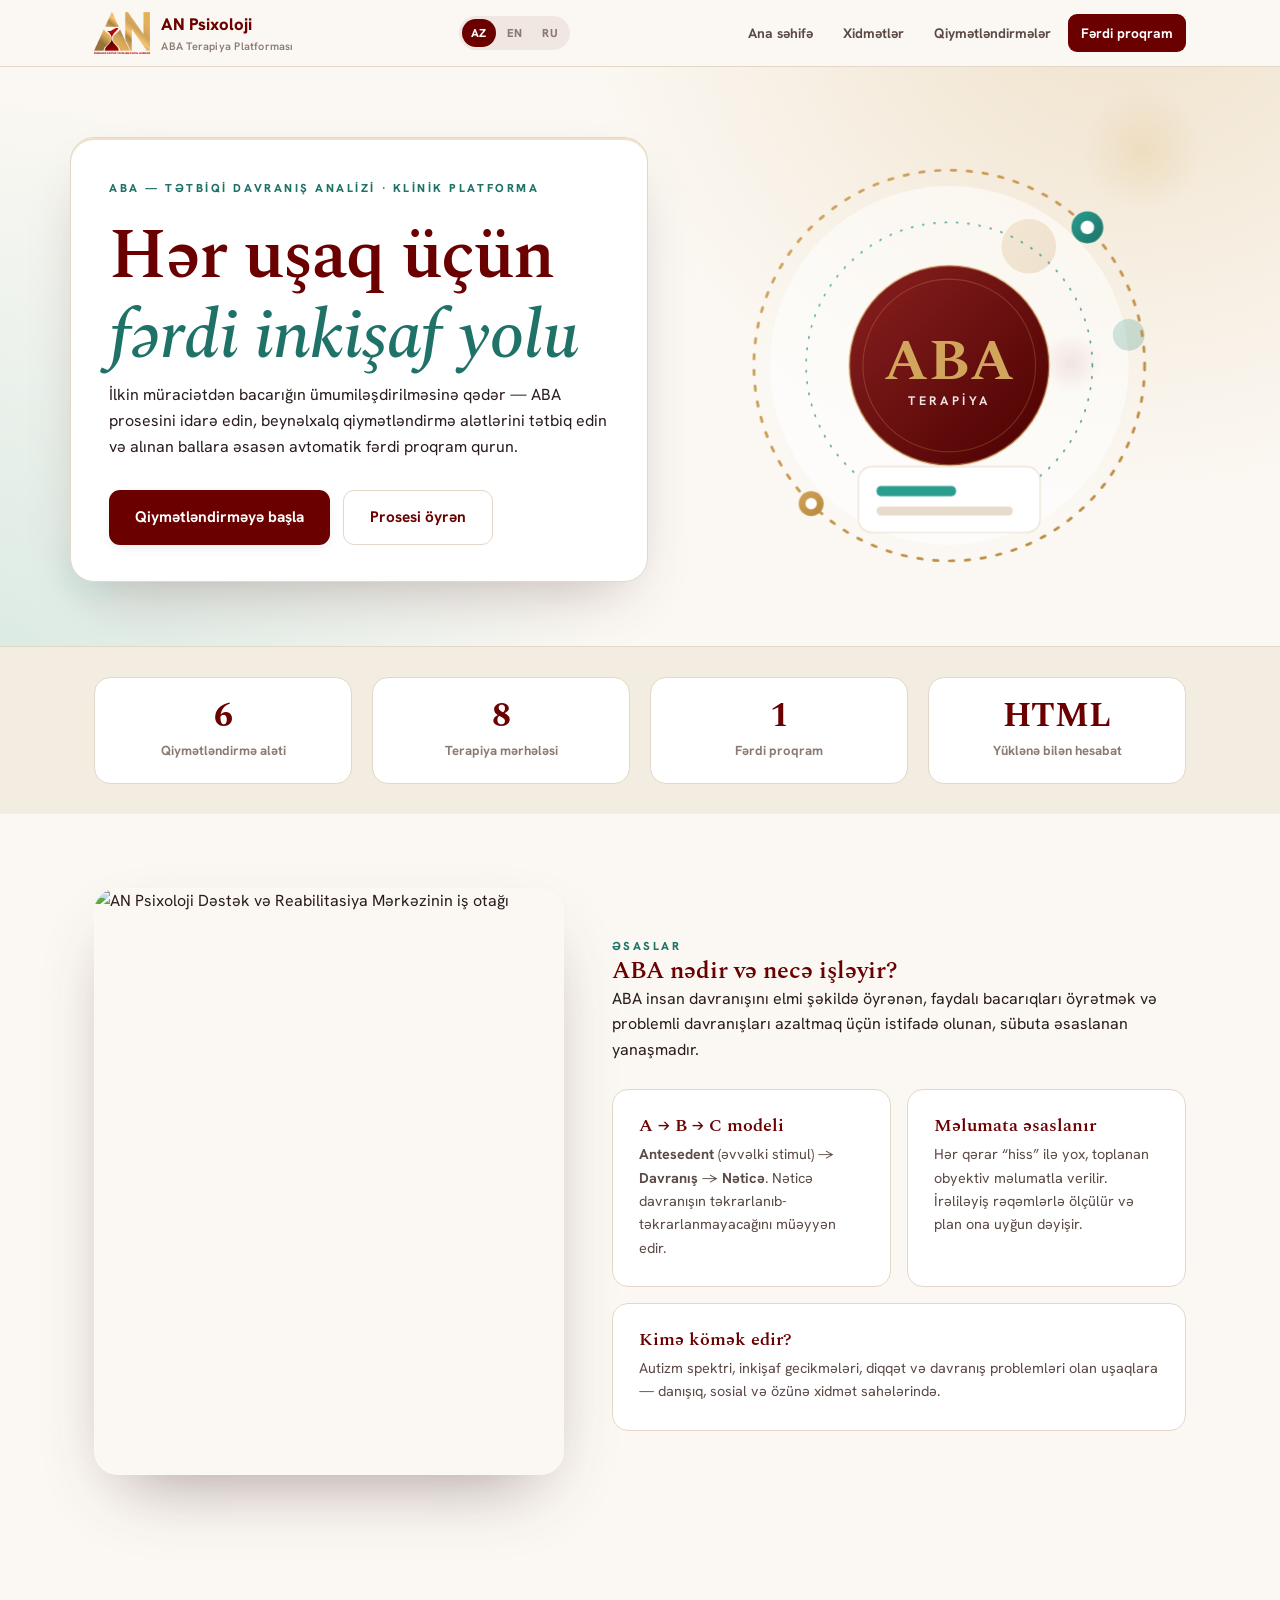
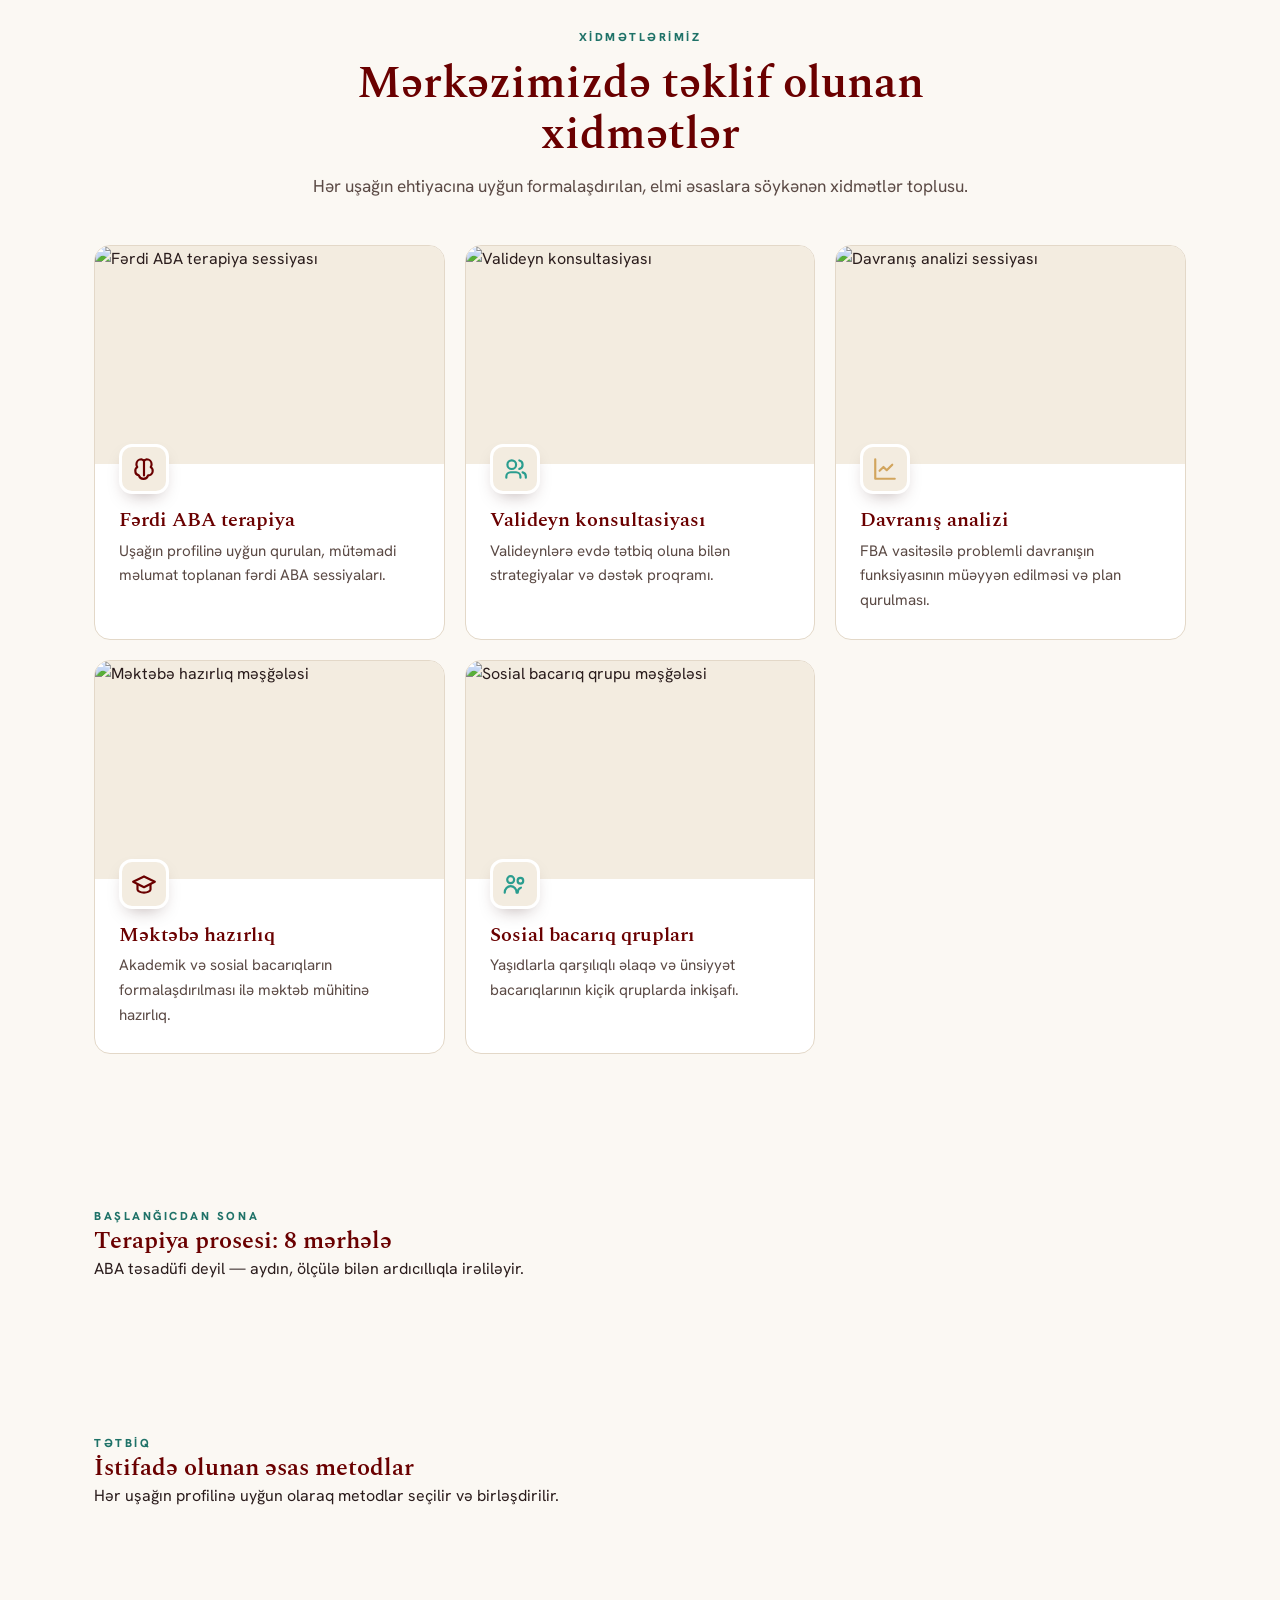
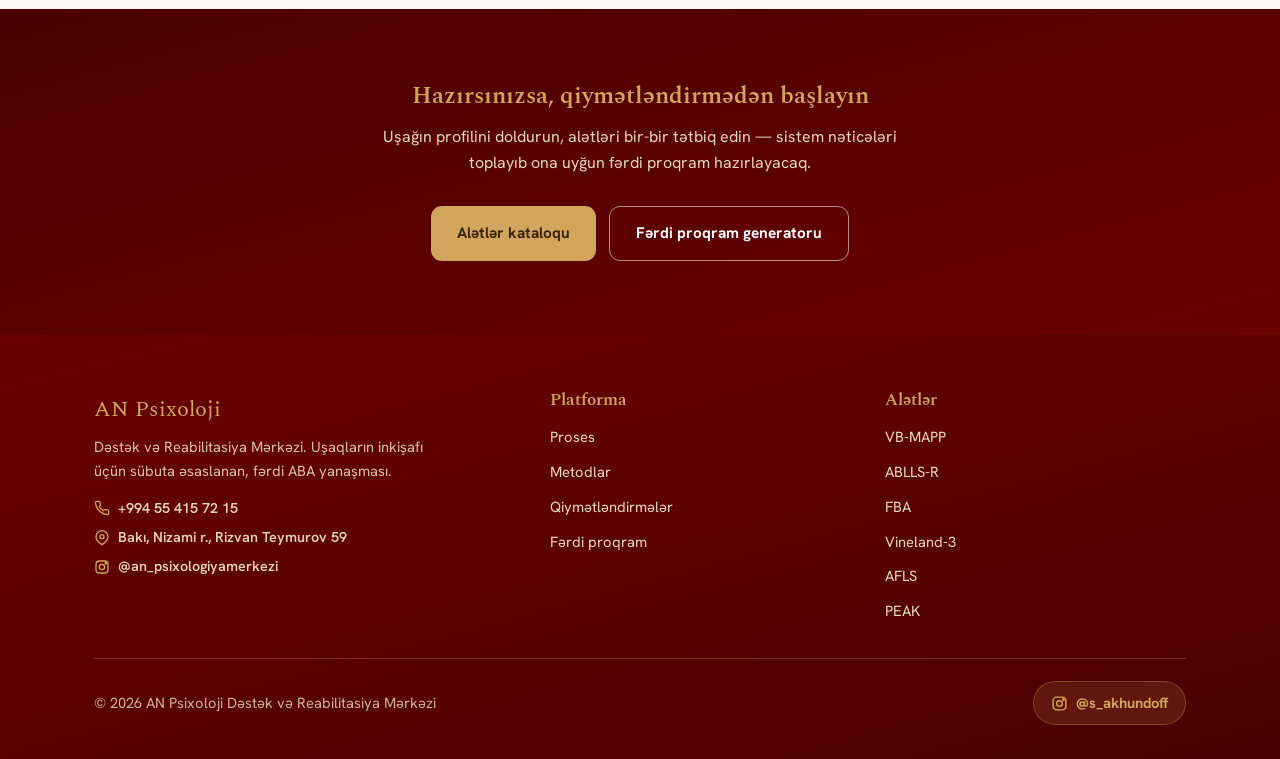
==== commit eef2d7f1: "Cache-busting versiya artımı" ====
--- a/index.html
+++ b/index.html
@@ -11,7 +11,7 @@
 <meta name="twitter:title" content="AN Psixoloji — ABA Terapiya Platforması">
 <meta name="twitter:description" content="ABA terapiya platforması: beynəlxalq qiymətləndirmə alətləri və avtomatik fərdi proqram.">
 <meta name="twitter:image" content="https://samir210-az.github.io/aba-terapiya/icon-512.png">
-<link rel="stylesheet" href="assets/style.css?v=20260714e">
+<link rel="stylesheet" href="assets/style.css?v=20260714f">
 <link rel="manifest" href="manifest.json"><meta name="theme-color" content="#6A0000"><link rel="apple-touch-icon" href="icon-192.png"><link rel="icon" type="image/png" href="icon-192.png"></head><body>
 <header class="nav"><div class="wrap nav-in"><a href="index.html" class="brand" onclick="handleLogoTap(event)"><img src="logo.png" alt="AN Psixoloji Dəstək və Reabilitasiya Mərkəzi" class="logo-img"><span>AN Psixoloji<small>ABA Terapiya Platforması</small></span></a><div class="lang-switch"></div><button class="burger" onclick="toggleNav()" aria-label="Menyu">☰</button><nav class="nav-links" id="navLinks"><a href="index.html" data-i18n="nav_home">Ana səhifə</a><a href="#xidmetler" data-i18n="nav_services">Xidmətlər</a><a href="qiymetlendirmeler.html" data-i18n="nav_assess">Qiymətləndirmələr</a><a href="proqram.html" class="cta" data-i18n="nav_program">Fərdi proqram</a></nav></div></header>
 <section class="hero" style="padding:0">
@@ -106,7 +106,7 @@
 <div class="hero-cta" style="justify-content:center"><a href="qiymetlendirmeler.html" class="btn btn-gold" data-i18n="cta_b1">Alətlər kataloqu</a>
 <a href="proqram.html" class="btn btn-ghost-light" data-i18n="cta_b2">Fərdi proqram generatoru</a></div>
 </div></section>
-<footer class="footer"><div class="wrap"><div class="footer-grid"><div><div class="fbrand">AN Psixoloji</div><p data-i18n="foot_about">Dəstək və Reabilitasiya Mərkəzi.</p><div class="contact-row" style="margin-top:14px"><a href="tel:+994554157215"><svg viewBox="0 0 24 24" fill="none" stroke="currentColor" stroke-width="2"><path d="M22 16.9v3a2 2 0 01-2.2 2 19.8 19.8 0 01-8.6-3 19.5 19.5 0 01-6-6 19.8 19.8 0 01-3-8.6A2 2 0 014.1 2h3a2 2 0 012 1.7c.1.9.3 1.8.6 2.6a2 2 0 01-.5 2.1L8.1 9.9a16 16 0 006 6l1.5-1.1a2 2 0 012.1-.5c.8.3 1.7.5 2.6.6a2 2 0 011.7 2z"/></svg> +994 55 415 72 15</a></div><div class="contact-row"><span><svg viewBox="0 0 24 24" fill="none" stroke="currentColor" stroke-width="2"><path d="M21 10c0 6-9 12-9 12s-9-6-9-12a9 9 0 0118 0z"/><circle cx="12" cy="10" r="3"/></svg> Bakı, Nizami r., Rizvan Teymurov 59</span></div><div class="contact-row"><a href="https://instagram.com/an_psixologiyamerkezi" target="_blank" rel="noopener"><svg viewBox="0 0 24 24" fill="none" stroke="currentColor" stroke-width="2" width="17" height="17"><rect x="3" y="3" width="18" height="18" rx="5"/><circle cx="12" cy="12" r="4"/><circle cx="17.5" cy="6.5" r="1" fill="currentColor"/></svg> @an_psixologiyamerkezi</a></div></div><div><h4 data-i18n="foot_platform">Platforma</h4><ul><li><a href="index.html#proses" data-i18n="nav_process">Proses</a></li><li><a href="index.html#metodlar" data-i18n="nav_methods">Metodlar</a></li><li><a href="qiymetlendirmeler.html" data-i18n="nav_assess">Qiymətləndirmələr</a></li><li><a href="proqram.html" data-i18n="nav_program">Fərdi proqram</a></li></ul></div><div><h4 data-i18n="foot_tools">Alətlər</h4><ul><li><a href="tools/vb-mapp.html">VB-MAPP</a></li><li><a href="tools/ablls-r.html">ABLLS-R</a></li><li><a href="tools/fba.html">FBA</a></li><li><a href="tools/vineland.html">Vineland-3</a></li><li><a href="tools/afls.html">AFLS</a></li><li><a href="tools/peak.html">PEAK</a></li></ul></div></div><div class="footer-bot"><span class="by">© 2026 AN Psixoloji Dəstək və Reabilitasiya Mərkəzi</span><a class="ig" href="https://instagram.com/s_akhundoff" target="_blank" rel="noopener"><svg viewBox="0 0 24 24" fill="none" stroke="currentColor" stroke-width="2" width="17" height="17"><rect x="3" y="3" width="18" height="18" rx="5"/><circle cx="12" cy="12" r="4"/><circle cx="17.5" cy="6.5" r="1" fill="currentColor"/></svg> @s_akhundoff</a></div></div></footer><script src="assets/i18n.js?v=20260714e"></script><script src="assets/tools-data.js?v=20260714e"></script><script src="assets/program-data.js?v=20260714e"></script><script src="assets/core.js?v=20260714e"></script>
+<footer class="footer"><div class="wrap"><div class="footer-grid"><div><div class="fbrand">AN Psixoloji</div><p data-i18n="foot_about">Dəstək və Reabilitasiya Mərkəzi.</p><div class="contact-row" style="margin-top:14px"><a href="tel:+994554157215"><svg viewBox="0 0 24 24" fill="none" stroke="currentColor" stroke-width="2"><path d="M22 16.9v3a2 2 0 01-2.2 2 19.8 19.8 0 01-8.6-3 19.5 19.5 0 01-6-6 19.8 19.8 0 01-3-8.6A2 2 0 014.1 2h3a2 2 0 012 1.7c.1.9.3 1.8.6 2.6a2 2 0 01-.5 2.1L8.1 9.9a16 16 0 006 6l1.5-1.1a2 2 0 012.1-.5c.8.3 1.7.5 2.6.6a2 2 0 011.7 2z"/></svg> +994 55 415 72 15</a></div><div class="contact-row"><span><svg viewBox="0 0 24 24" fill="none" stroke="currentColor" stroke-width="2"><path d="M21 10c0 6-9 12-9 12s-9-6-9-12a9 9 0 0118 0z"/><circle cx="12" cy="10" r="3"/></svg> Bakı, Nizami r., Rizvan Teymurov 59</span></div><div class="contact-row"><a href="https://instagram.com/an_psixologiyamerkezi" target="_blank" rel="noopener"><svg viewBox="0 0 24 24" fill="none" stroke="currentColor" stroke-width="2" width="17" height="17"><rect x="3" y="3" width="18" height="18" rx="5"/><circle cx="12" cy="12" r="4"/><circle cx="17.5" cy="6.5" r="1" fill="currentColor"/></svg> @an_psixologiyamerkezi</a></div></div><div><h4 data-i18n="foot_platform">Platforma</h4><ul><li><a href="index.html#proses" data-i18n="nav_process">Proses</a></li><li><a href="index.html#metodlar" data-i18n="nav_methods">Metodlar</a></li><li><a href="qiymetlendirmeler.html" data-i18n="nav_assess">Qiymətləndirmələr</a></li><li><a href="proqram.html" data-i18n="nav_program">Fərdi proqram</a></li></ul></div><div><h4 data-i18n="foot_tools">Alətlər</h4><ul><li><a href="tools/vb-mapp.html">VB-MAPP</a></li><li><a href="tools/ablls-r.html">ABLLS-R</a></li><li><a href="tools/fba.html">FBA</a></li><li><a href="tools/vineland.html">Vineland-3</a></li><li><a href="tools/afls.html">AFLS</a></li><li><a href="tools/peak.html">PEAK</a></li></ul></div></div><div class="footer-bot"><span class="by">© 2026 AN Psixoloji Dəstək və Reabilitasiya Mərkəzi</span><a class="ig" href="https://instagram.com/s_akhundoff" target="_blank" rel="noopener"><svg viewBox="0 0 24 24" fill="none" stroke="currentColor" stroke-width="2" width="17" height="17"><rect x="3" y="3" width="18" height="18" rx="5"/><circle cx="12" cy="12" r="4"/><circle cx="17.5" cy="6.5" r="1" fill="currentColor"/></svg> @s_akhundoff</a></div></div></footer><script src="assets/i18n.js?v=20260714f"></script><script src="assets/tools-data.js?v=20260714f"></script><script src="assets/program-data.js?v=20260714f"></script><script src="assets/core.js?v=20260714f"></script>
 <script>(function(){
 var tl=document.getElementById('timeline');
 (window.PROCESS||[]).forEach(function(s,i){var el=document.createElement('div');el.className='tstep reveal in';
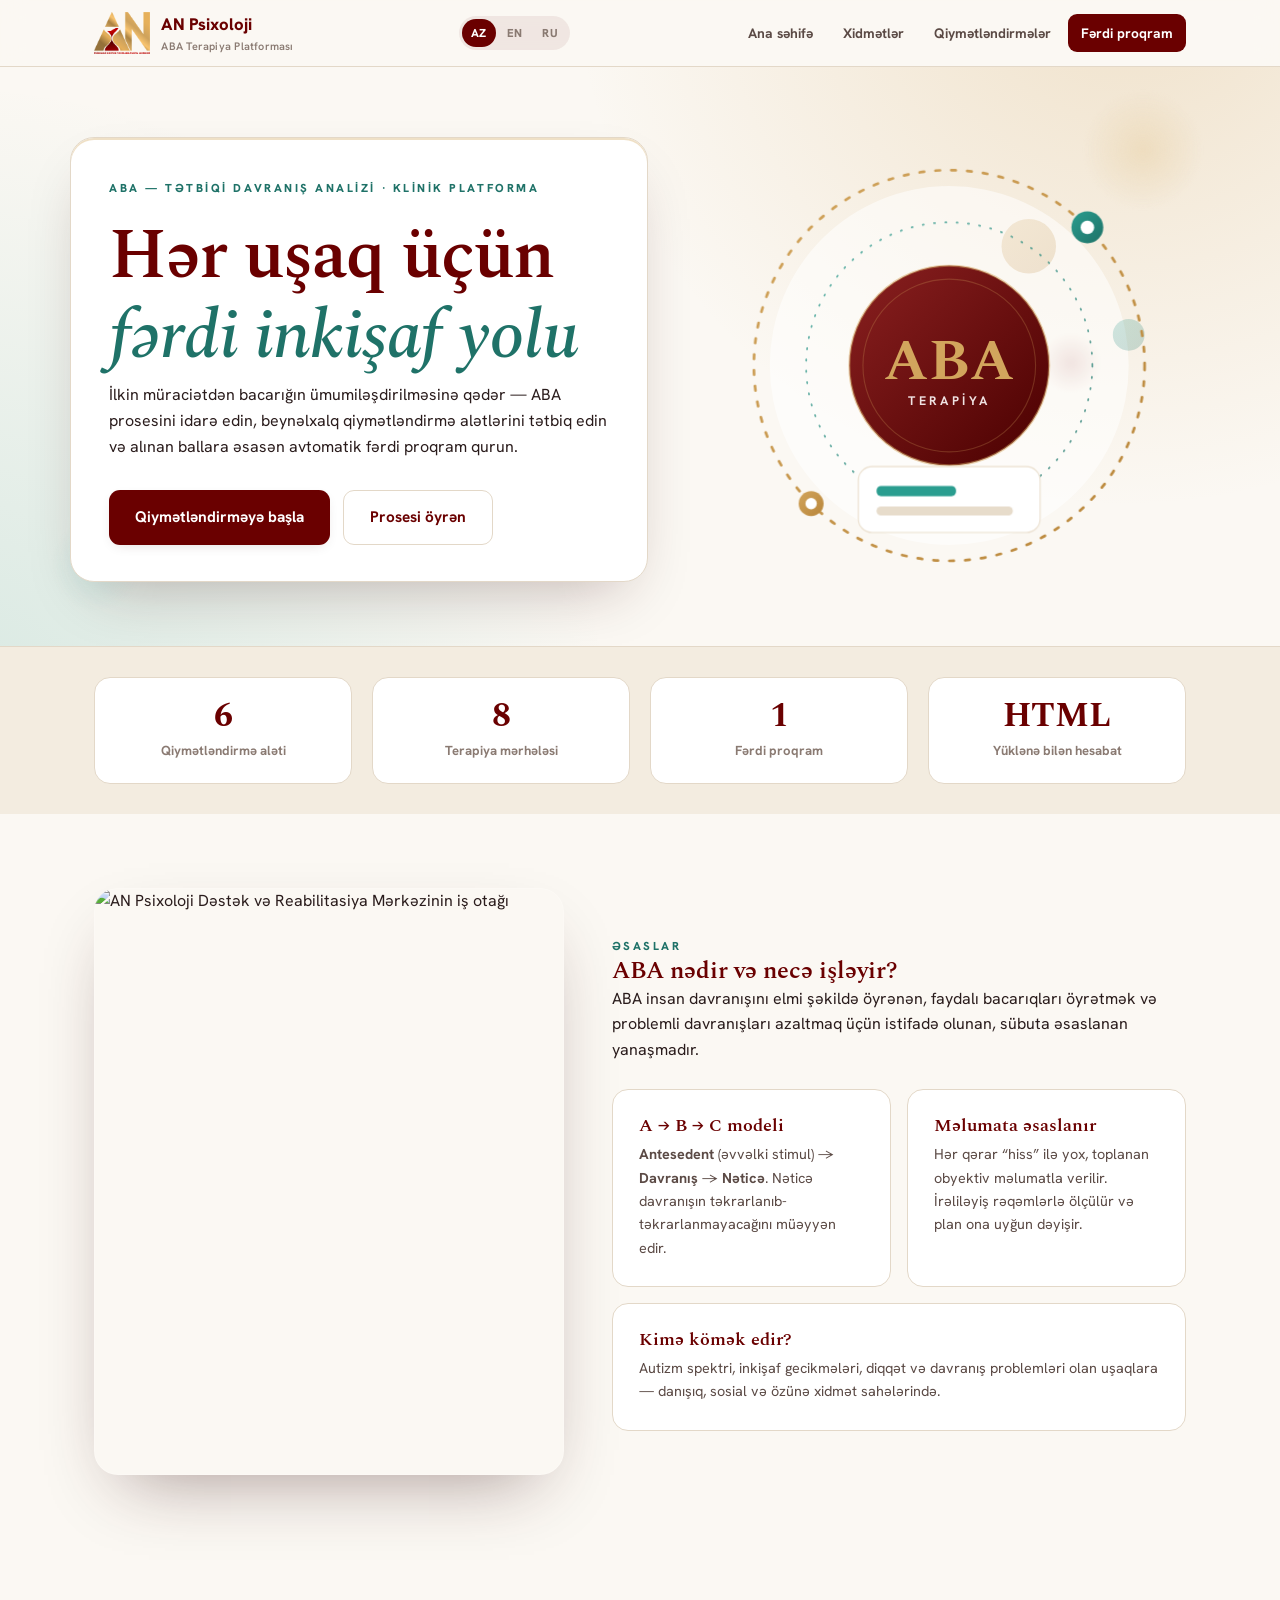
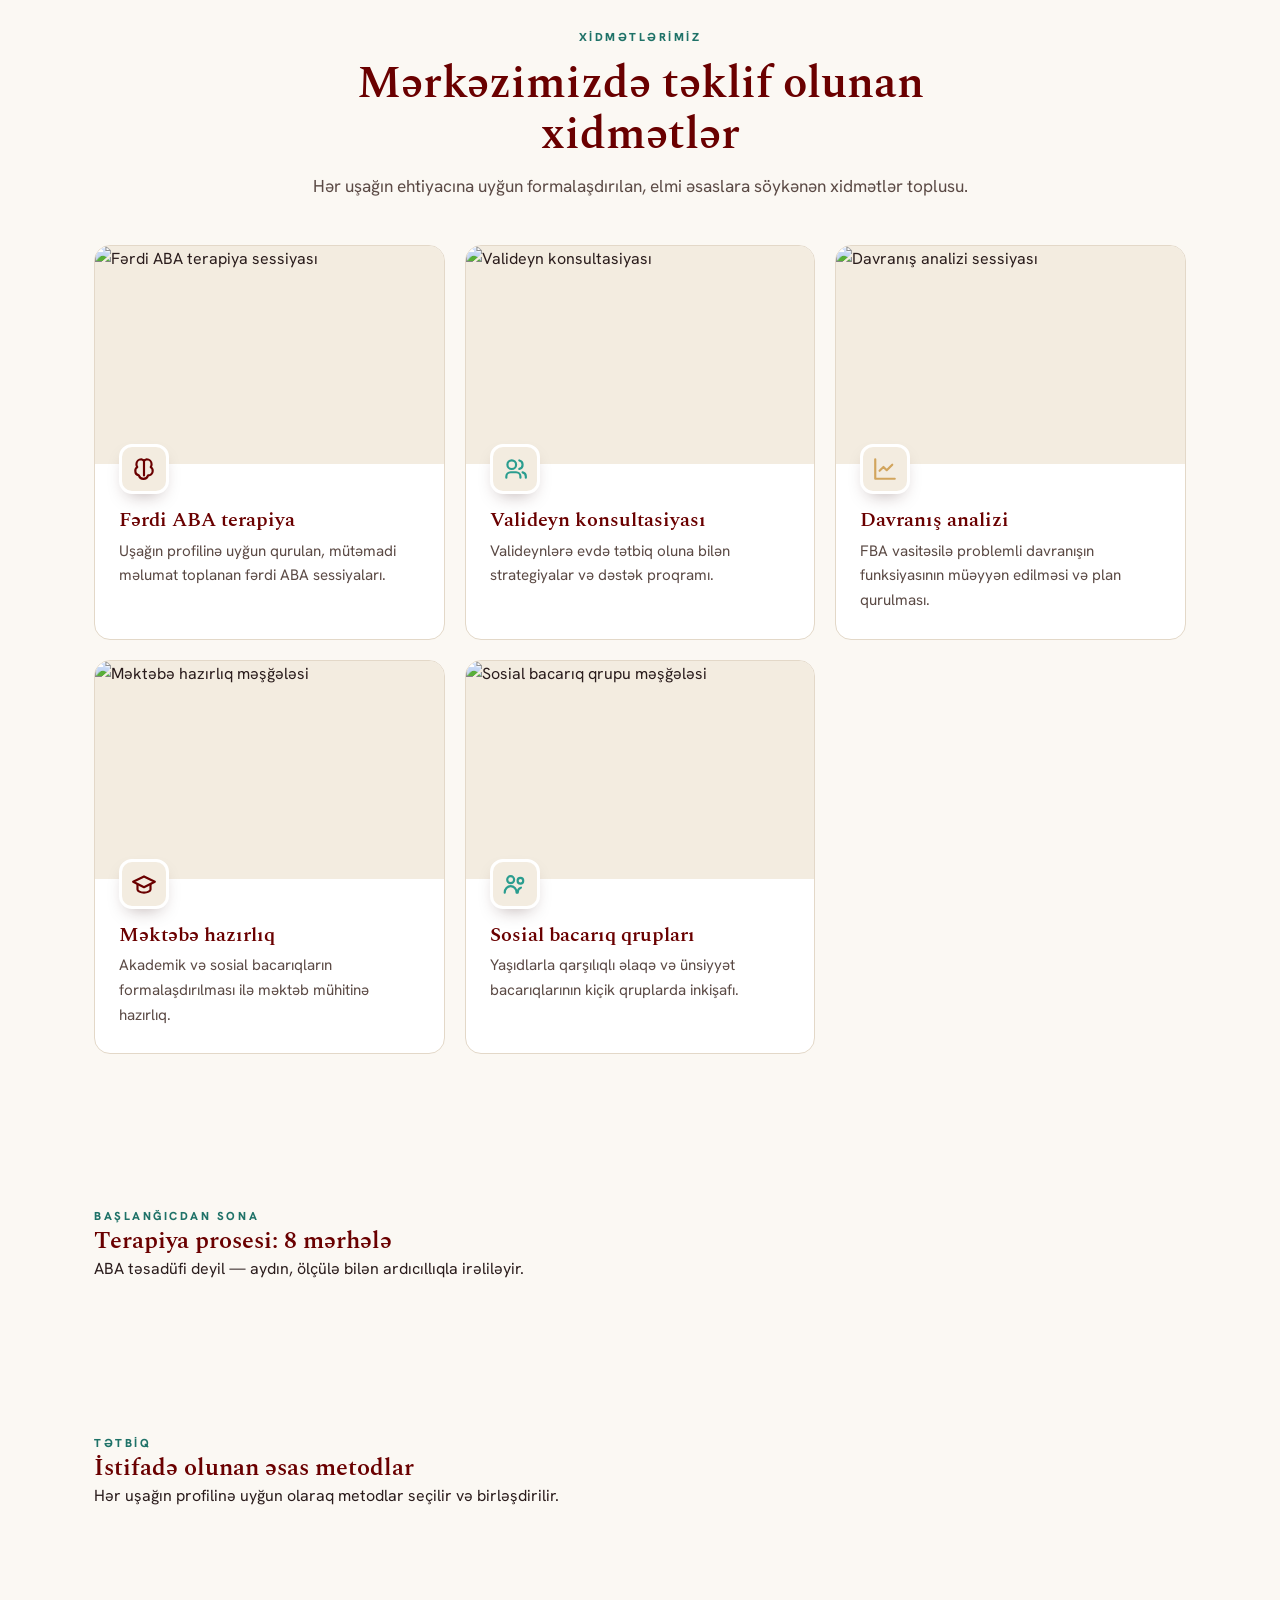
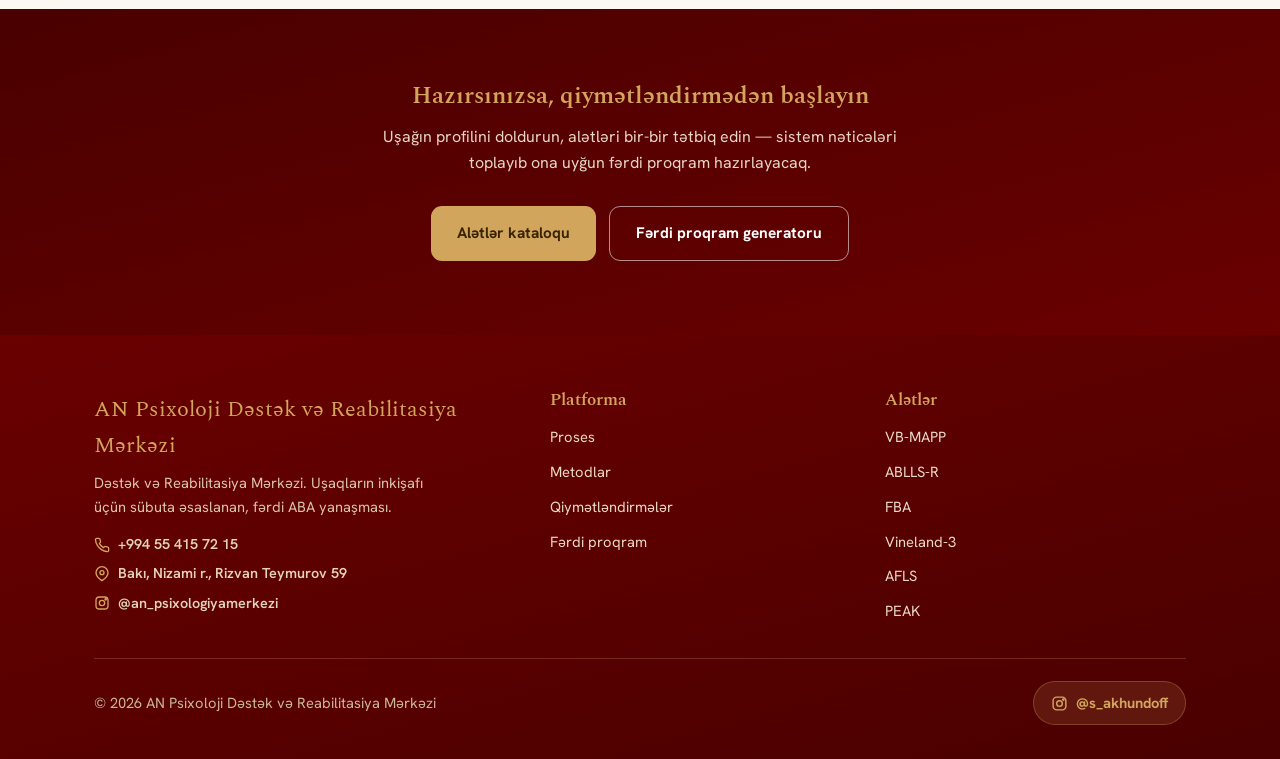
==== commit 73ec27c2: "Meter xəttini deaktiv etdim, tam mərkəz adını hesabat/plan/footer-də tətbiq etdim (index.html)" ====
--- a/index.html
+++ b/index.html
@@ -11,7 +11,7 @@
 <meta name="twitter:title" content="AN Psixoloji — ABA Terapiya Platforması">
 <meta name="twitter:description" content="ABA terapiya platforması: beynəlxalq qiymətləndirmə alətləri və avtomatik fərdi proqram.">
 <meta name="twitter:image" content="https://samir210-az.github.io/aba-terapiya/icon-512.png">
-<link rel="stylesheet" href="assets/style.css?v=20260714f">
+<link rel="stylesheet" href="assets/style.css?v=20260714i">
 <link rel="manifest" href="manifest.json"><meta name="theme-color" content="#6A0000"><link rel="apple-touch-icon" href="icon-192.png"><link rel="icon" type="image/png" href="icon-192.png"></head><body>
 <header class="nav"><div class="wrap nav-in"><a href="index.html" class="brand" onclick="handleLogoTap(event)"><img src="logo.png" alt="AN Psixoloji Dəstək və Reabilitasiya Mərkəzi" class="logo-img"><span>AN Psixoloji<small>ABA Terapiya Platforması</small></span></a><div class="lang-switch"></div><button class="burger" onclick="toggleNav()" aria-label="Menyu">☰</button><nav class="nav-links" id="navLinks"><a href="index.html" data-i18n="nav_home">Ana səhifə</a><a href="#xidmetler" data-i18n="nav_services">Xidmətlər</a><a href="qiymetlendirmeler.html" data-i18n="nav_assess">Qiymətləndirmələr</a><a href="proqram.html" class="cta" data-i18n="nav_program">Fərdi proqram</a></nav></div></header>
 <section class="hero" style="padding:0">
@@ -106,7 +106,7 @@
 <div class="hero-cta" style="justify-content:center"><a href="qiymetlendirmeler.html" class="btn btn-gold" data-i18n="cta_b1">Alətlər kataloqu</a>
 <a href="proqram.html" class="btn btn-ghost-light" data-i18n="cta_b2">Fərdi proqram generatoru</a></div>
 </div></section>
-<footer class="footer"><div class="wrap"><div class="footer-grid"><div><div class="fbrand">AN Psixoloji</div><p data-i18n="foot_about">Dəstək və Reabilitasiya Mərkəzi.</p><div class="contact-row" style="margin-top:14px"><a href="tel:+994554157215"><svg viewBox="0 0 24 24" fill="none" stroke="currentColor" stroke-width="2"><path d="M22 16.9v3a2 2 0 01-2.2 2 19.8 19.8 0 01-8.6-3 19.5 19.5 0 01-6-6 19.8 19.8 0 01-3-8.6A2 2 0 014.1 2h3a2 2 0 012 1.7c.1.9.3 1.8.6 2.6a2 2 0 01-.5 2.1L8.1 9.9a16 16 0 006 6l1.5-1.1a2 2 0 012.1-.5c.8.3 1.7.5 2.6.6a2 2 0 011.7 2z"/></svg> +994 55 415 72 15</a></div><div class="contact-row"><span><svg viewBox="0 0 24 24" fill="none" stroke="currentColor" stroke-width="2"><path d="M21 10c0 6-9 12-9 12s-9-6-9-12a9 9 0 0118 0z"/><circle cx="12" cy="10" r="3"/></svg> Bakı, Nizami r., Rizvan Teymurov 59</span></div><div class="contact-row"><a href="https://instagram.com/an_psixologiyamerkezi" target="_blank" rel="noopener"><svg viewBox="0 0 24 24" fill="none" stroke="currentColor" stroke-width="2" width="17" height="17"><rect x="3" y="3" width="18" height="18" rx="5"/><circle cx="12" cy="12" r="4"/><circle cx="17.5" cy="6.5" r="1" fill="currentColor"/></svg> @an_psixologiyamerkezi</a></div></div><div><h4 data-i18n="foot_platform">Platforma</h4><ul><li><a href="index.html#proses" data-i18n="nav_process">Proses</a></li><li><a href="index.html#metodlar" data-i18n="nav_methods">Metodlar</a></li><li><a href="qiymetlendirmeler.html" data-i18n="nav_assess">Qiymətləndirmələr</a></li><li><a href="proqram.html" data-i18n="nav_program">Fərdi proqram</a></li></ul></div><div><h4 data-i18n="foot_tools">Alətlər</h4><ul><li><a href="tools/vb-mapp.html">VB-MAPP</a></li><li><a href="tools/ablls-r.html">ABLLS-R</a></li><li><a href="tools/fba.html">FBA</a></li><li><a href="tools/vineland.html">Vineland-3</a></li><li><a href="tools/afls.html">AFLS</a></li><li><a href="tools/peak.html">PEAK</a></li></ul></div></div><div class="footer-bot"><span class="by">© 2026 AN Psixoloji Dəstək və Reabilitasiya Mərkəzi</span><a class="ig" href="https://instagram.com/s_akhundoff" target="_blank" rel="noopener"><svg viewBox="0 0 24 24" fill="none" stroke="currentColor" stroke-width="2" width="17" height="17"><rect x="3" y="3" width="18" height="18" rx="5"/><circle cx="12" cy="12" r="4"/><circle cx="17.5" cy="6.5" r="1" fill="currentColor"/></svg> @s_akhundoff</a></div></div></footer><script src="assets/i18n.js?v=20260714f"></script><script src="assets/tools-data.js?v=20260714f"></script><script src="assets/program-data.js?v=20260714f"></script><script src="assets/core.js?v=20260714f"></script>
+<footer class="footer"><div class="wrap"><div class="footer-grid"><div><div class="fbrand">AN Psixoloji Dəstək və Reabilitasiya Mərkəzi</div><p data-i18n="foot_about">Dəstək və Reabilitasiya Mərkəzi.</p><div class="contact-row" style="margin-top:14px"><a href="tel:+994554157215"><svg viewBox="0 0 24 24" fill="none" stroke="currentColor" stroke-width="2"><path d="M22 16.9v3a2 2 0 01-2.2 2 19.8 19.8 0 01-8.6-3 19.5 19.5 0 01-6-6 19.8 19.8 0 01-3-8.6A2 2 0 014.1 2h3a2 2 0 012 1.7c.1.9.3 1.8.6 2.6a2 2 0 01-.5 2.1L8.1 9.9a16 16 0 006 6l1.5-1.1a2 2 0 012.1-.5c.8.3 1.7.5 2.6.6a2 2 0 011.7 2z"/></svg> +994 55 415 72 15</a></div><div class="contact-row"><span><svg viewBox="0 0 24 24" fill="none" stroke="currentColor" stroke-width="2"><path d="M21 10c0 6-9 12-9 12s-9-6-9-12a9 9 0 0118 0z"/><circle cx="12" cy="10" r="3"/></svg> Bakı, Nizami r., Rizvan Teymurov 59</span></div><div class="contact-row"><a href="https://instagram.com/an_psixologiyamerkezi" target="_blank" rel="noopener"><svg viewBox="0 0 24 24" fill="none" stroke="currentColor" stroke-width="2" width="17" height="17"><rect x="3" y="3" width="18" height="18" rx="5"/><circle cx="12" cy="12" r="4"/><circle cx="17.5" cy="6.5" r="1" fill="currentColor"/></svg> @an_psixologiyamerkezi</a></div></div><div><h4 data-i18n="foot_platform">Platforma</h4><ul><li><a href="index.html#proses" data-i18n="nav_process">Proses</a></li><li><a href="index.html#metodlar" data-i18n="nav_methods">Metodlar</a></li><li><a href="qiymetlendirmeler.html" data-i18n="nav_assess">Qiymətləndirmələr</a></li><li><a href="proqram.html" data-i18n="nav_program">Fərdi proqram</a></li></ul></div><div><h4 data-i18n="foot_tools">Alətlər</h4><ul><li><a href="tools/vb-mapp.html">VB-MAPP</a></li><li><a href="tools/ablls-r.html">ABLLS-R</a></li><li><a href="tools/fba.html">FBA</a></li><li><a href="tools/vineland.html">Vineland-3</a></li><li><a href="tools/afls.html">AFLS</a></li><li><a href="tools/peak.html">PEAK</a></li></ul></div></div><div class="footer-bot"><span class="by">© 2026 AN Psixoloji Dəstək və Reabilitasiya Mərkəzi</span><a class="ig" href="https://instagram.com/s_akhundoff" target="_blank" rel="noopener"><svg viewBox="0 0 24 24" fill="none" stroke="currentColor" stroke-width="2" width="17" height="17"><rect x="3" y="3" width="18" height="18" rx="5"/><circle cx="12" cy="12" r="4"/><circle cx="17.5" cy="6.5" r="1" fill="currentColor"/></svg> @s_akhundoff</a></div></div></footer><script src="assets/i18n.js?v=20260714i"></script><script src="assets/tools-data.js?v=20260714i"></script><script src="assets/program-data.js?v=20260714i"></script><script src="assets/core.js?v=20260714i"></script>
 <script>(function(){
 var tl=document.getElementById('timeline');
 (window.PROCESS||[]).forEach(function(s,i){var el=document.createElement('div');el.className='tstep reveal in';
--- a/assets/style.css
+++ b/assets/style.css
@@ -309,7 +309,7 @@
 .assess-actions .btn{box-shadow:var(--shadow)}
 
 /* progress meter */
-.meter{position:fixed;top:66px;left:0;height:4px;background:var(--accent);width:0;z-index:90;transition:width .3s}
+.meter{display:none;position:fixed;top:66px;left:0;height:4px;background:var(--accent);width:0;z-index:90;transition:width .3s}
 
 /* ---------- RESULTS ---------- */
 .results{max-width:880px;margin:30px auto 0;background:var(--white);border:1px solid var(--line);
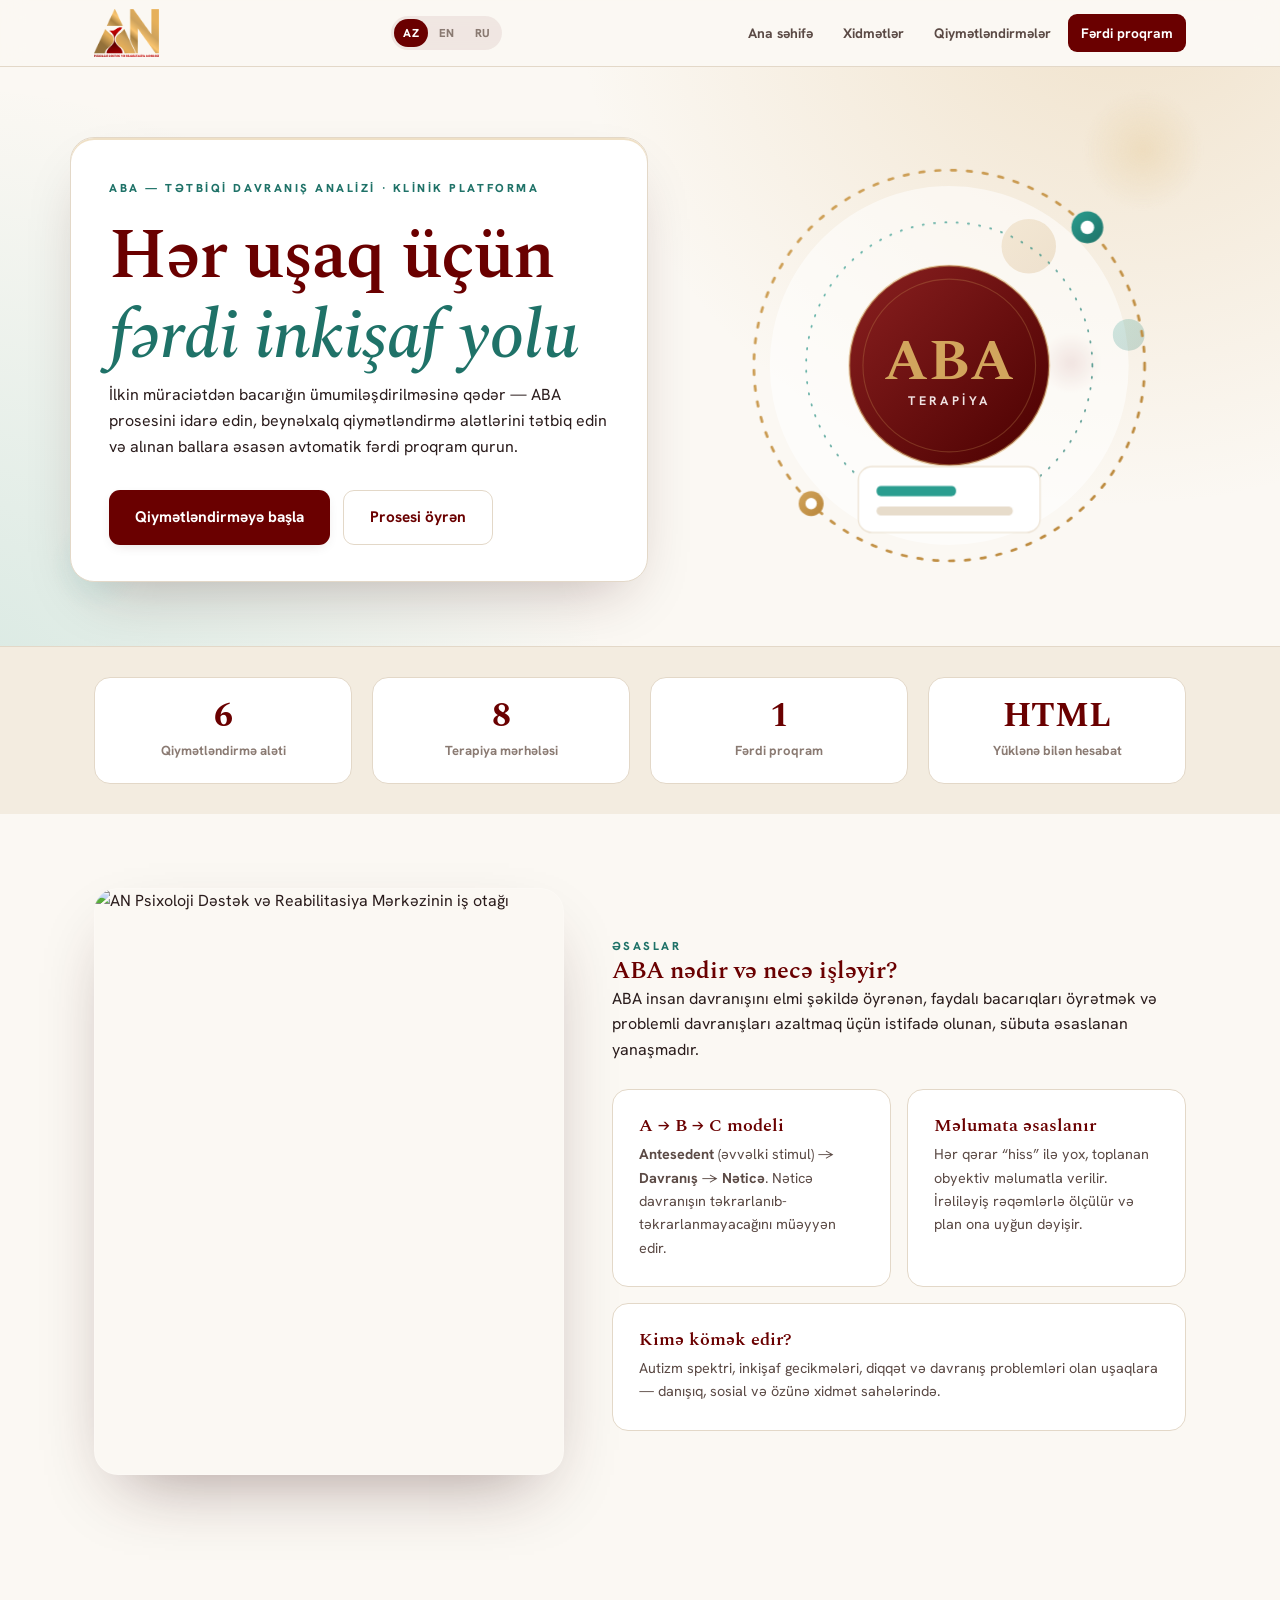
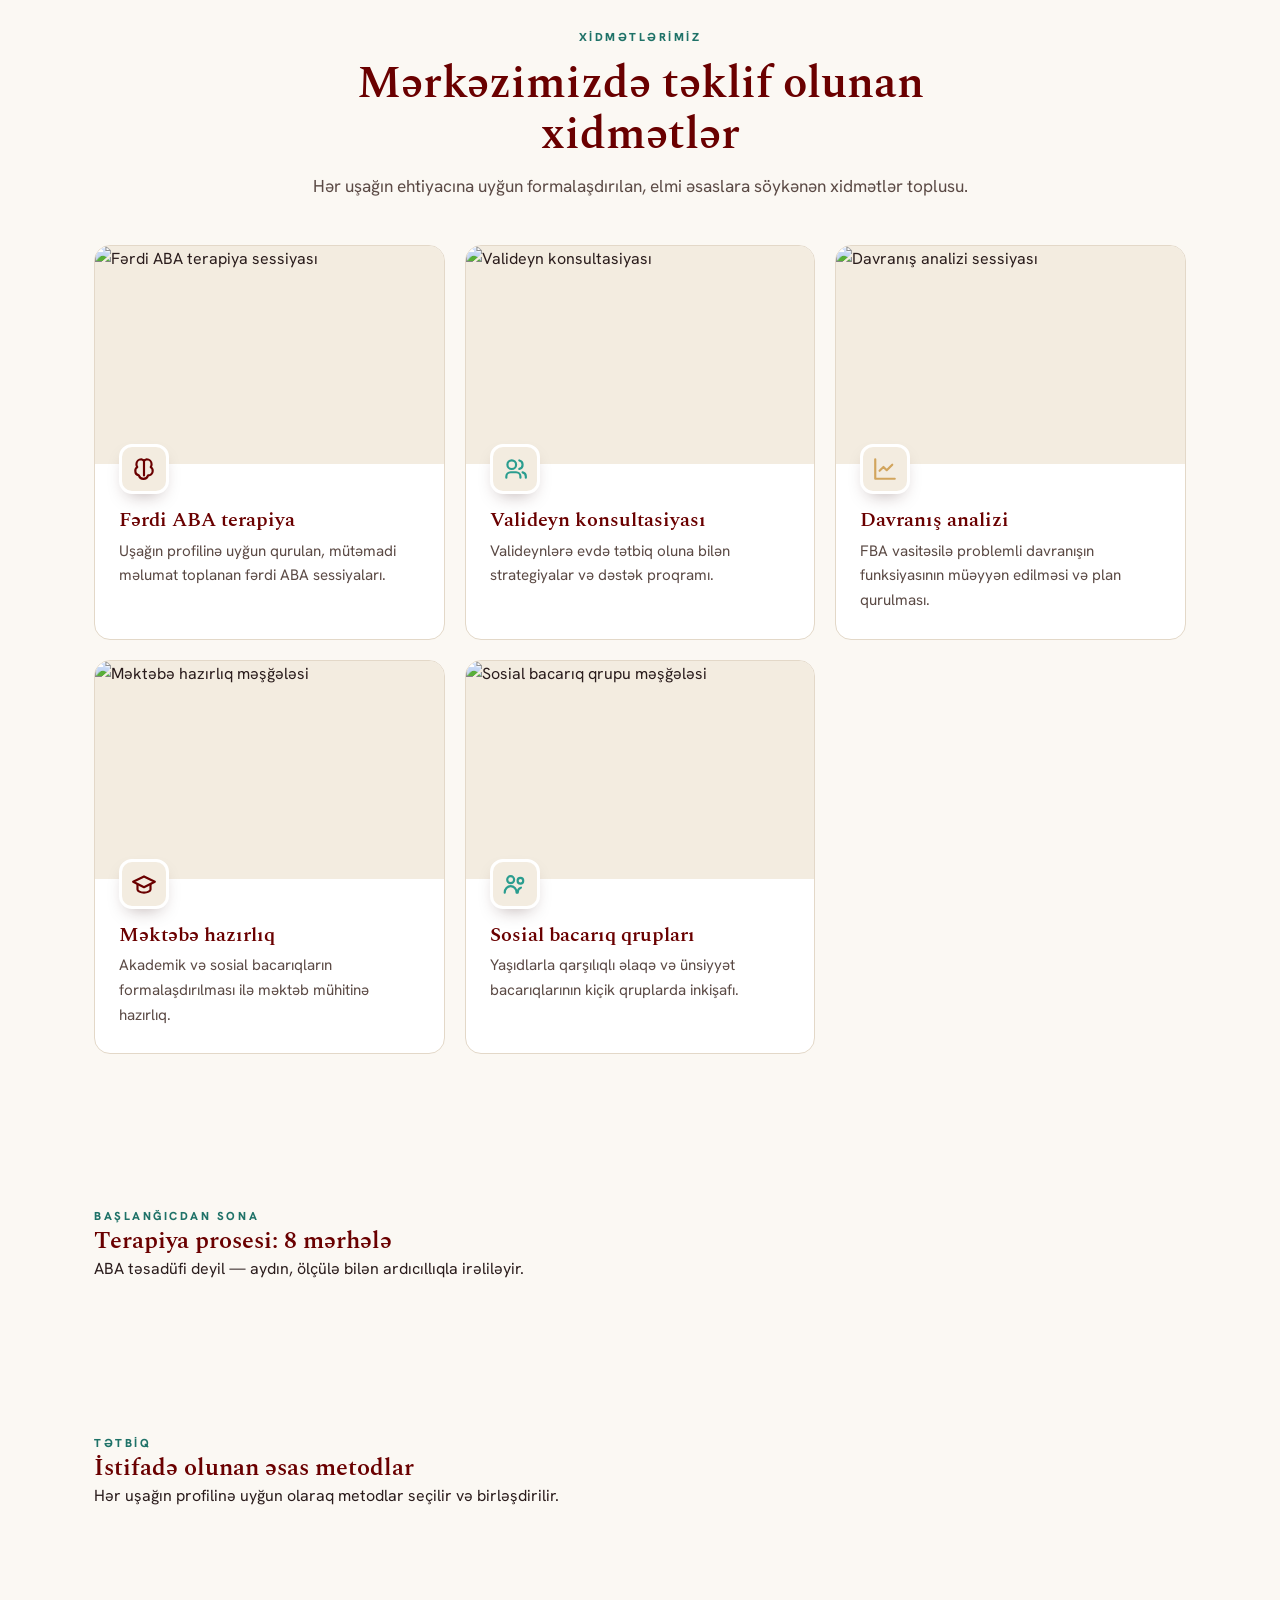
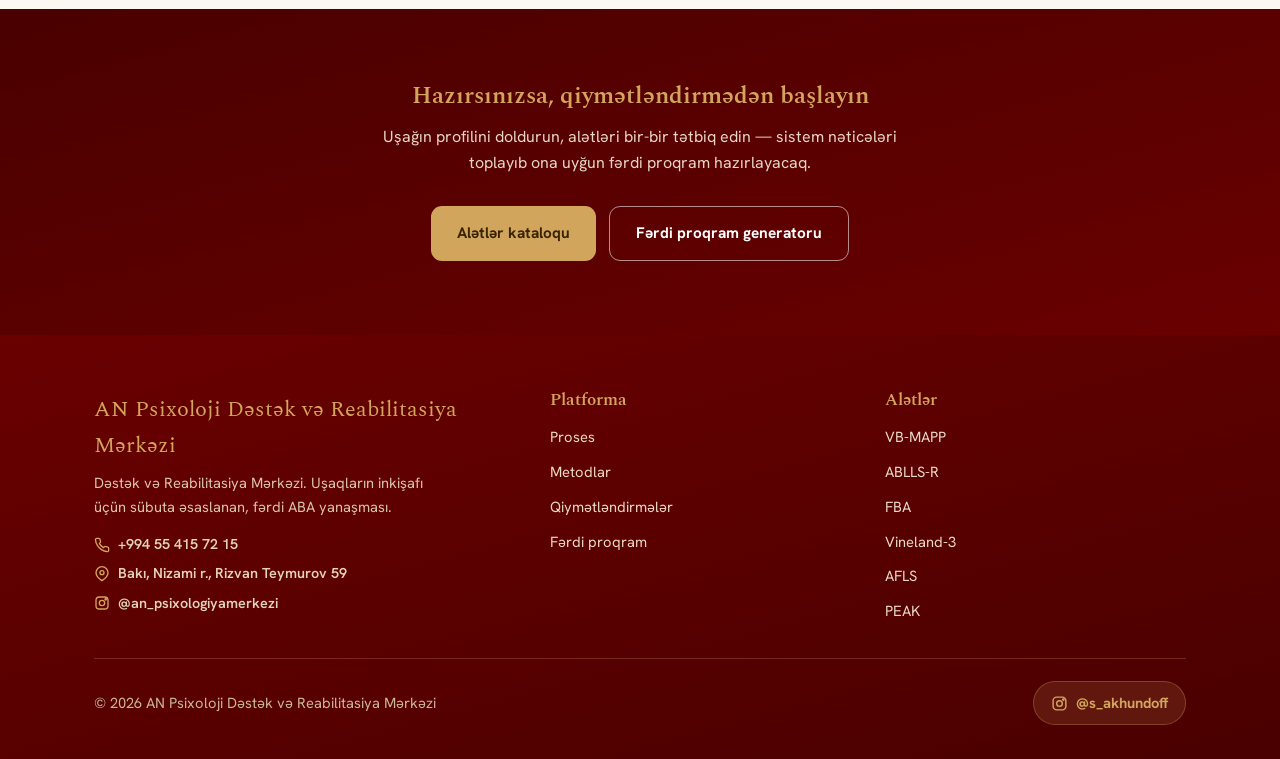
==== commit ef64ee76: "Header: yalnız loqo, mətn silindi (index.html)" ====
--- a/index.html
+++ b/index.html
@@ -11,9 +11,9 @@
 <meta name="twitter:title" content="AN Psixoloji — ABA Terapiya Platforması">
 <meta name="twitter:description" content="ABA terapiya platforması: beynəlxalq qiymətləndirmə alətləri və avtomatik fərdi proqram.">
 <meta name="twitter:image" content="https://samir210-az.github.io/aba-terapiya/icon-512.png">
-<link rel="stylesheet" href="assets/style.css?v=20260714i">
+<link rel="stylesheet" href="assets/style.css?v=20260714j">
 <link rel="manifest" href="manifest.json"><meta name="theme-color" content="#6A0000"><link rel="apple-touch-icon" href="icon-192.png"><link rel="icon" type="image/png" href="icon-192.png"></head><body>
-<header class="nav"><div class="wrap nav-in"><a href="index.html" class="brand" onclick="handleLogoTap(event)"><img src="logo.png" alt="AN Psixoloji Dəstək və Reabilitasiya Mərkəzi" class="logo-img"><span>AN Psixoloji<small>ABA Terapiya Platforması</small></span></a><div class="lang-switch"></div><button class="burger" onclick="toggleNav()" aria-label="Menyu">☰</button><nav class="nav-links" id="navLinks"><a href="index.html" data-i18n="nav_home">Ana səhifə</a><a href="#xidmetler" data-i18n="nav_services">Xidmətlər</a><a href="qiymetlendirmeler.html" data-i18n="nav_assess">Qiymətləndirmələr</a><a href="proqram.html" class="cta" data-i18n="nav_program">Fərdi proqram</a></nav></div></header>
+<header class="nav"><div class="wrap nav-in"><a href="index.html" class="brand" onclick="handleLogoTap(event)"><img src="logo.png" alt="AN Psixoloji Dəstək və Reabilitasiya Mərkəzi" class="logo-img"></a><div class="lang-switch"></div><button class="burger" onclick="toggleNav()" aria-label="Menyu">☰</button><nav class="nav-links" id="navLinks"><a href="index.html" data-i18n="nav_home">Ana səhifə</a><a href="#xidmetler" data-i18n="nav_services">Xidmətlər</a><a href="qiymetlendirmeler.html" data-i18n="nav_assess">Qiymətləndirmələr</a><a href="proqram.html" class="cta" data-i18n="nav_program">Fərdi proqram</a></nav></div></header>
 <section class="hero" style="padding:0">
 <div class="hero-blob b1"></div><div class="hero-blob b2"></div><div class="hero-blob b3"></div>
 <div class="wrap hero-grid">
@@ -106,7 +106,7 @@
 <div class="hero-cta" style="justify-content:center"><a href="qiymetlendirmeler.html" class="btn btn-gold" data-i18n="cta_b1">Alətlər kataloqu</a>
 <a href="proqram.html" class="btn btn-ghost-light" data-i18n="cta_b2">Fərdi proqram generatoru</a></div>
 </div></section>
-<footer class="footer"><div class="wrap"><div class="footer-grid"><div><div class="fbrand">AN Psixoloji Dəstək və Reabilitasiya Mərkəzi</div><p data-i18n="foot_about">Dəstək və Reabilitasiya Mərkəzi.</p><div class="contact-row" style="margin-top:14px"><a href="tel:+994554157215"><svg viewBox="0 0 24 24" fill="none" stroke="currentColor" stroke-width="2"><path d="M22 16.9v3a2 2 0 01-2.2 2 19.8 19.8 0 01-8.6-3 19.5 19.5 0 01-6-6 19.8 19.8 0 01-3-8.6A2 2 0 014.1 2h3a2 2 0 012 1.7c.1.9.3 1.8.6 2.6a2 2 0 01-.5 2.1L8.1 9.9a16 16 0 006 6l1.5-1.1a2 2 0 012.1-.5c.8.3 1.7.5 2.6.6a2 2 0 011.7 2z"/></svg> +994 55 415 72 15</a></div><div class="contact-row"><span><svg viewBox="0 0 24 24" fill="none" stroke="currentColor" stroke-width="2"><path d="M21 10c0 6-9 12-9 12s-9-6-9-12a9 9 0 0118 0z"/><circle cx="12" cy="10" r="3"/></svg> Bakı, Nizami r., Rizvan Teymurov 59</span></div><div class="contact-row"><a href="https://instagram.com/an_psixologiyamerkezi" target="_blank" rel="noopener"><svg viewBox="0 0 24 24" fill="none" stroke="currentColor" stroke-width="2" width="17" height="17"><rect x="3" y="3" width="18" height="18" rx="5"/><circle cx="12" cy="12" r="4"/><circle cx="17.5" cy="6.5" r="1" fill="currentColor"/></svg> @an_psixologiyamerkezi</a></div></div><div><h4 data-i18n="foot_platform">Platforma</h4><ul><li><a href="index.html#proses" data-i18n="nav_process">Proses</a></li><li><a href="index.html#metodlar" data-i18n="nav_methods">Metodlar</a></li><li><a href="qiymetlendirmeler.html" data-i18n="nav_assess">Qiymətləndirmələr</a></li><li><a href="proqram.html" data-i18n="nav_program">Fərdi proqram</a></li></ul></div><div><h4 data-i18n="foot_tools">Alətlər</h4><ul><li><a href="tools/vb-mapp.html">VB-MAPP</a></li><li><a href="tools/ablls-r.html">ABLLS-R</a></li><li><a href="tools/fba.html">FBA</a></li><li><a href="tools/vineland.html">Vineland-3</a></li><li><a href="tools/afls.html">AFLS</a></li><li><a href="tools/peak.html">PEAK</a></li></ul></div></div><div class="footer-bot"><span class="by">© 2026 AN Psixoloji Dəstək və Reabilitasiya Mərkəzi</span><a class="ig" href="https://instagram.com/s_akhundoff" target="_blank" rel="noopener"><svg viewBox="0 0 24 24" fill="none" stroke="currentColor" stroke-width="2" width="17" height="17"><rect x="3" y="3" width="18" height="18" rx="5"/><circle cx="12" cy="12" r="4"/><circle cx="17.5" cy="6.5" r="1" fill="currentColor"/></svg> @s_akhundoff</a></div></div></footer><script src="assets/i18n.js?v=20260714i"></script><script src="assets/tools-data.js?v=20260714i"></script><script src="assets/program-data.js?v=20260714i"></script><script src="assets/core.js?v=20260714i"></script>
+<footer class="footer"><div class="wrap"><div class="footer-grid"><div><div class="fbrand">AN Psixoloji Dəstək və Reabilitasiya Mərkəzi</div><p data-i18n="foot_about">Dəstək və Reabilitasiya Mərkəzi.</p><div class="contact-row" style="margin-top:14px"><a href="tel:+994554157215"><svg viewBox="0 0 24 24" fill="none" stroke="currentColor" stroke-width="2"><path d="M22 16.9v3a2 2 0 01-2.2 2 19.8 19.8 0 01-8.6-3 19.5 19.5 0 01-6-6 19.8 19.8 0 01-3-8.6A2 2 0 014.1 2h3a2 2 0 012 1.7c.1.9.3 1.8.6 2.6a2 2 0 01-.5 2.1L8.1 9.9a16 16 0 006 6l1.5-1.1a2 2 0 012.1-.5c.8.3 1.7.5 2.6.6a2 2 0 011.7 2z"/></svg> +994 55 415 72 15</a></div><div class="contact-row"><span><svg viewBox="0 0 24 24" fill="none" stroke="currentColor" stroke-width="2"><path d="M21 10c0 6-9 12-9 12s-9-6-9-12a9 9 0 0118 0z"/><circle cx="12" cy="10" r="3"/></svg> Bakı, Nizami r., Rizvan Teymurov 59</span></div><div class="contact-row"><a href="https://instagram.com/an_psixologiyamerkezi" target="_blank" rel="noopener"><svg viewBox="0 0 24 24" fill="none" stroke="currentColor" stroke-width="2" width="17" height="17"><rect x="3" y="3" width="18" height="18" rx="5"/><circle cx="12" cy="12" r="4"/><circle cx="17.5" cy="6.5" r="1" fill="currentColor"/></svg> @an_psixologiyamerkezi</a></div></div><div><h4 data-i18n="foot_platform">Platforma</h4><ul><li><a href="index.html#proses" data-i18n="nav_process">Proses</a></li><li><a href="index.html#metodlar" data-i18n="nav_methods">Metodlar</a></li><li><a href="qiymetlendirmeler.html" data-i18n="nav_assess">Qiymətləndirmələr</a></li><li><a href="proqram.html" data-i18n="nav_program">Fərdi proqram</a></li></ul></div><div><h4 data-i18n="foot_tools">Alətlər</h4><ul><li><a href="tools/vb-mapp.html">VB-MAPP</a></li><li><a href="tools/ablls-r.html">ABLLS-R</a></li><li><a href="tools/fba.html">FBA</a></li><li><a href="tools/vineland.html">Vineland-3</a></li><li><a href="tools/afls.html">AFLS</a></li><li><a href="tools/peak.html">PEAK</a></li></ul></div></div><div class="footer-bot"><span class="by">© 2026 AN Psixoloji Dəstək və Reabilitasiya Mərkəzi</span><a class="ig" href="https://instagram.com/s_akhundoff" target="_blank" rel="noopener"><svg viewBox="0 0 24 24" fill="none" stroke="currentColor" stroke-width="2" width="17" height="17"><rect x="3" y="3" width="18" height="18" rx="5"/><circle cx="12" cy="12" r="4"/><circle cx="17.5" cy="6.5" r="1" fill="currentColor"/></svg> @s_akhundoff</a></div></div></footer><script src="assets/i18n.js?v=20260714j"></script><script src="assets/tools-data.js?v=20260714j"></script><script src="assets/program-data.js?v=20260714j"></script><script src="assets/core.js?v=20260714j"></script>
 <script>(function(){
 var tl=document.getElementById('timeline');
 (window.PROCESS||[]).forEach(function(s,i){var el=document.createElement('div');el.className='tstep reveal in';
--- a/assets/style.css
+++ b/assets/style.css
@@ -62,7 +62,7 @@
 .brand .logo{width:40px;height:40px;border-radius:11px;
   background:linear-gradient(135deg,var(--bordo),var(--bordo-2));
   display:grid;place-items:center;box-shadow:var(--shadow-sm)}
-.brand .logo-img{height:42px;width:auto;display:block}
+.brand .logo-img{height:48px;width:auto;display:block}
 .brand small{display:block;font-size:.68rem;font-weight:600;color:var(--ink-3);letter-spacing:.02em}
 .nav-links{display:flex;gap:4px;align-items:center}
 .nav-links a{font-size:.86rem;font-weight:700;color:var(--ink-2);text-decoration:none;
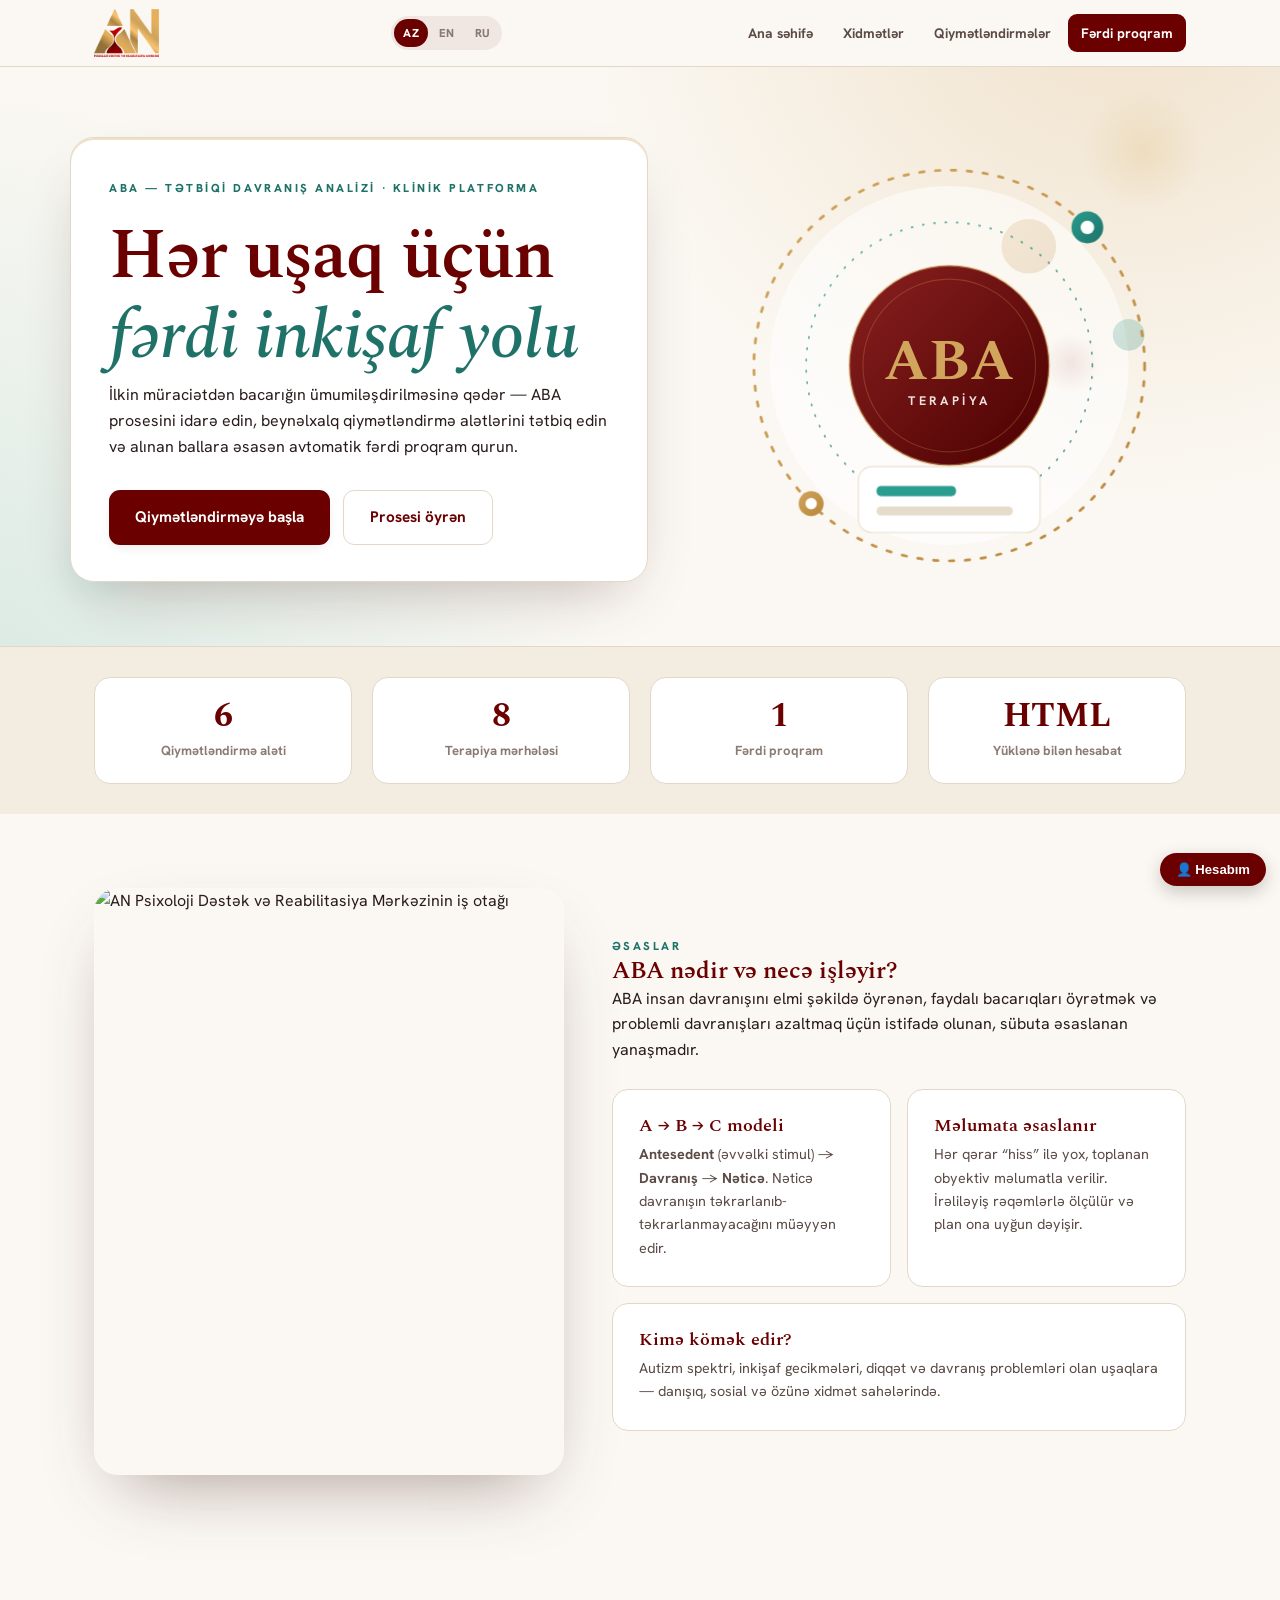
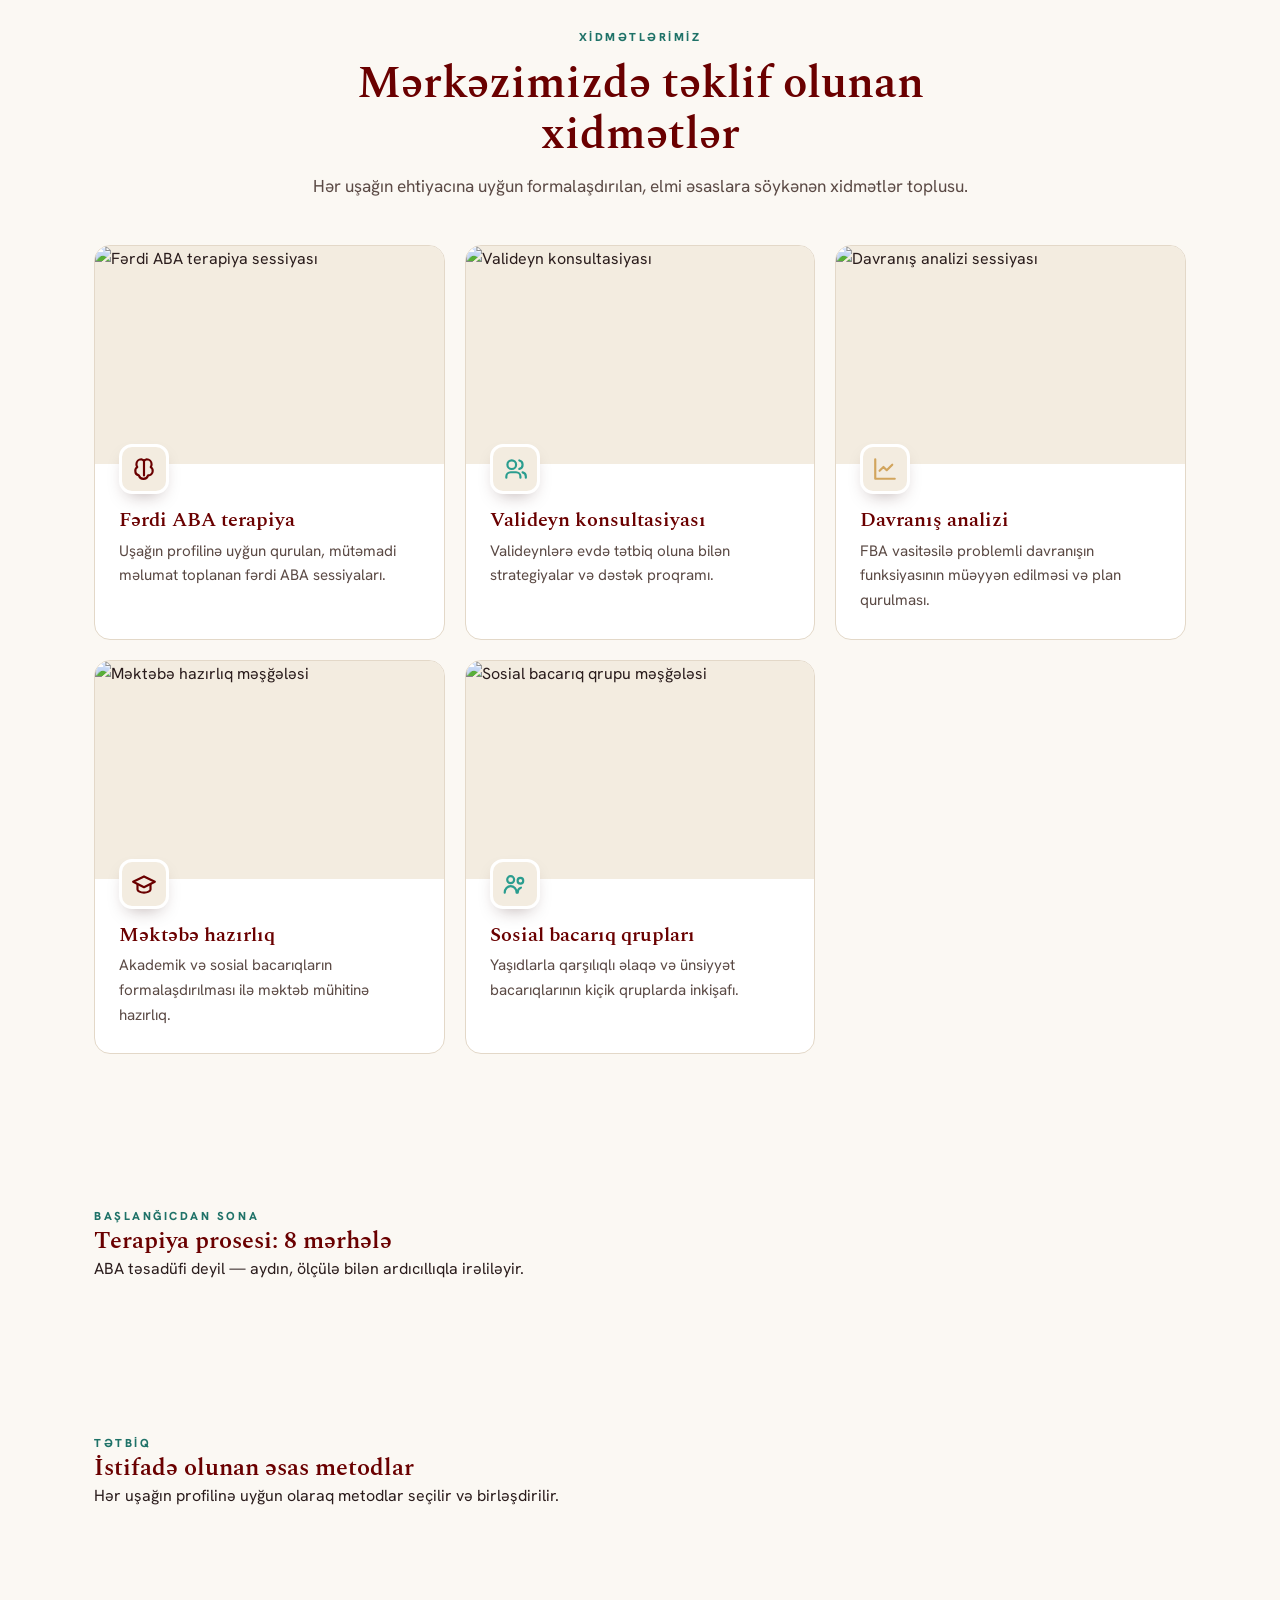
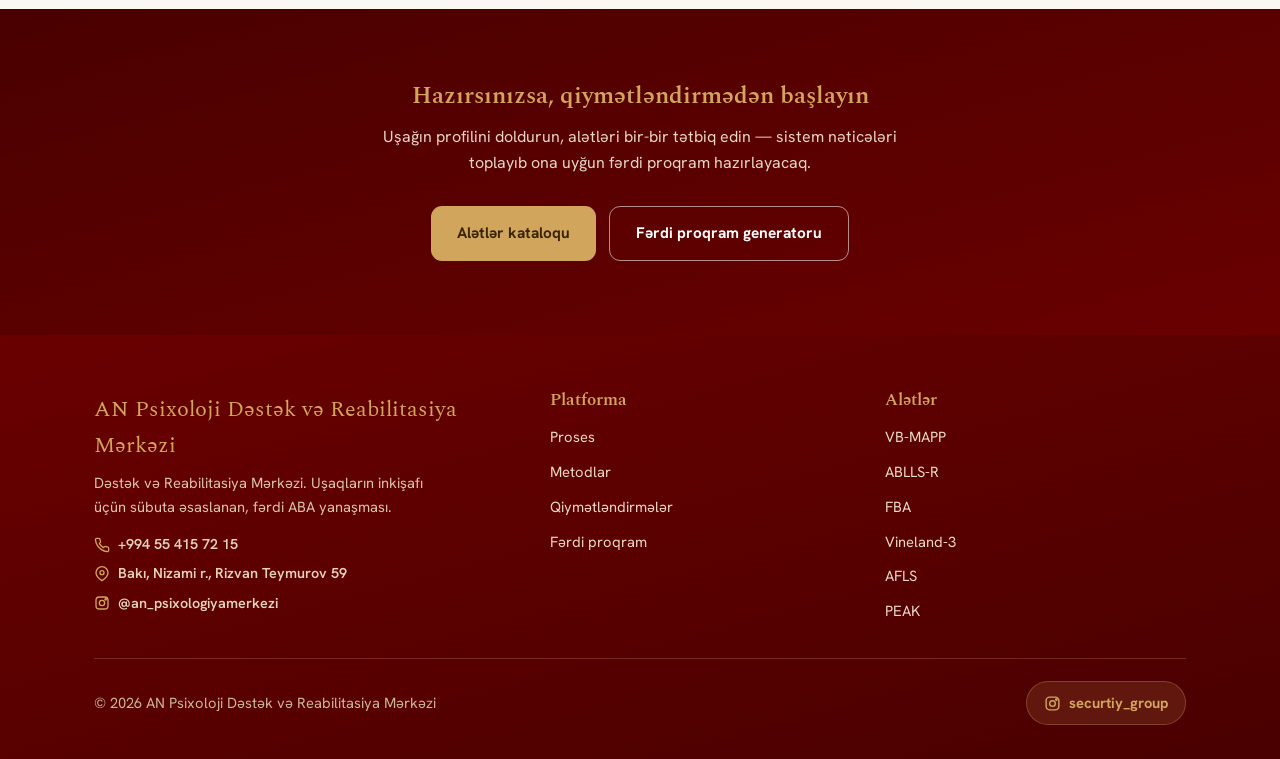
==== commit 923e3a66: "Footer: Instagram linki aze-ai.az ilə əvəz edildi Co-Authored-By: Claude Sonnet 5.5 <noreply@anthrop" ====
--- a/index.html
+++ b/index.html
@@ -11,7 +11,7 @@
 <meta name="twitter:title" content="AN Psixoloji — ABA Terapiya Platforması">
 <meta name="twitter:description" content="ABA terapiya platforması: beynəlxalq qiymətləndirmə alətləri və avtomatik fərdi proqram.">
 <meta name="twitter:image" content="https://samir210-az.github.io/aba-terapiya/icon-512.png">
-<link rel="stylesheet" href="assets/style.css?v=20260714j">
+<link rel="stylesheet" href="assets/style.css?v=20260809a">
 <link rel="manifest" href="manifest.json"><meta name="theme-color" content="#6A0000"><link rel="apple-touch-icon" href="icon-192.png"><link rel="icon" type="image/png" href="icon-192.png"></head><body>
 <header class="nav"><div class="wrap nav-in"><a href="index.html" class="brand" onclick="handleLogoTap(event)"><img src="logo.png" alt="AN Psixoloji Dəstək və Reabilitasiya Mərkəzi" class="logo-img"></a><div class="lang-switch"></div><button class="burger" onclick="toggleNav()" aria-label="Menyu">☰</button><nav class="nav-links" id="navLinks"><a href="index.html" data-i18n="nav_home">Ana səhifə</a><a href="#xidmetler" data-i18n="nav_services">Xidmətlər</a><a href="qiymetlendirmeler.html" data-i18n="nav_assess">Qiymətləndirmələr</a><a href="proqram.html" class="cta" data-i18n="nav_program">Fərdi proqram</a></nav></div></header>
 <section class="hero" style="padding:0">
@@ -106,7 +106,7 @@
 <div class="hero-cta" style="justify-content:center"><a href="qiymetlendirmeler.html" class="btn btn-gold" data-i18n="cta_b1">Alətlər kataloqu</a>
 <a href="proqram.html" class="btn btn-ghost-light" data-i18n="cta_b2">Fərdi proqram generatoru</a></div>
 </div></section>
-<footer class="footer"><div class="wrap"><div class="footer-grid"><div><div class="fbrand">AN Psixoloji Dəstək və Reabilitasiya Mərkəzi</div><p data-i18n="foot_about">Dəstək və Reabilitasiya Mərkəzi.</p><div class="contact-row" style="margin-top:14px"><a href="tel:+994554157215"><svg viewBox="0 0 24 24" fill="none" stroke="currentColor" stroke-width="2"><path d="M22 16.9v3a2 2 0 01-2.2 2 19.8 19.8 0 01-8.6-3 19.5 19.5 0 01-6-6 19.8 19.8 0 01-3-8.6A2 2 0 014.1 2h3a2 2 0 012 1.7c.1.9.3 1.8.6 2.6a2 2 0 01-.5 2.1L8.1 9.9a16 16 0 006 6l1.5-1.1a2 2 0 012.1-.5c.8.3 1.7.5 2.6.6a2 2 0 011.7 2z"/></svg> +994 55 415 72 15</a></div><div class="contact-row"><span><svg viewBox="0 0 24 24" fill="none" stroke="currentColor" stroke-width="2"><path d="M21 10c0 6-9 12-9 12s-9-6-9-12a9 9 0 0118 0z"/><circle cx="12" cy="10" r="3"/></svg> Bakı, Nizami r., Rizvan Teymurov 59</span></div><div class="contact-row"><a href="https://instagram.com/an_psixologiyamerkezi" target="_blank" rel="noopener"><svg viewBox="0 0 24 24" fill="none" stroke="currentColor" stroke-width="2" width="17" height="17"><rect x="3" y="3" width="18" height="18" rx="5"/><circle cx="12" cy="12" r="4"/><circle cx="17.5" cy="6.5" r="1" fill="currentColor"/></svg> @an_psixologiyamerkezi</a></div></div><div><h4 data-i18n="foot_platform">Platforma</h4><ul><li><a href="index.html#proses" data-i18n="nav_process">Proses</a></li><li><a href="index.html#metodlar" data-i18n="nav_methods">Metodlar</a></li><li><a href="qiymetlendirmeler.html" data-i18n="nav_assess">Qiymətləndirmələr</a></li><li><a href="proqram.html" data-i18n="nav_program">Fərdi proqram</a></li></ul></div><div><h4 data-i18n="foot_tools">Alətlər</h4><ul><li><a href="tools/vb-mapp.html">VB-MAPP</a></li><li><a href="tools/ablls-r.html">ABLLS-R</a></li><li><a href="tools/fba.html">FBA</a></li><li><a href="tools/vineland.html">Vineland-3</a></li><li><a href="tools/afls.html">AFLS</a></li><li><a href="tools/peak.html">PEAK</a></li></ul></div></div><div class="footer-bot"><span class="by">© 2026 AN Psixoloji Dəstək və Reabilitasiya Mərkəzi</span><a class="ig" href="https://instagram.com/s_akhundoff" target="_blank" rel="noopener"><svg viewBox="0 0 24 24" fill="none" stroke="currentColor" stroke-width="2" width="17" height="17"><rect x="3" y="3" width="18" height="18" rx="5"/><circle cx="12" cy="12" r="4"/><circle cx="17.5" cy="6.5" r="1" fill="currentColor"/></svg> @s_akhundoff</a></div></div></footer><script src="assets/i18n.js?v=20260714j"></script><script src="assets/tools-data.js?v=20260714j"></script><script src="assets/program-data.js?v=20260714j"></script><script src="assets/core.js?v=20260714j"></script>
+<footer class="footer"><div class="wrap"><div class="footer-grid"><div><div class="fbrand">AN Psixoloji Dəstək və Reabilitasiya Mərkəzi</div><p data-i18n="foot_about">Dəstək və Reabilitasiya Mərkəzi.</p><div class="contact-row" style="margin-top:14px"><a href="tel:+994554157215"><svg viewBox="0 0 24 24" fill="none" stroke="currentColor" stroke-width="2"><path d="M22 16.9v3a2 2 0 01-2.2 2 19.8 19.8 0 01-8.6-3 19.5 19.5 0 01-6-6 19.8 19.8 0 01-3-8.6A2 2 0 014.1 2h3a2 2 0 012 1.7c.1.9.3 1.8.6 2.6a2 2 0 01-.5 2.1L8.1 9.9a16 16 0 006 6l1.5-1.1a2 2 0 012.1-.5c.8.3 1.7.5 2.6.6a2 2 0 011.7 2z"/></svg> +994 55 415 72 15</a></div><div class="contact-row"><span><svg viewBox="0 0 24 24" fill="none" stroke="currentColor" stroke-width="2"><path d="M21 10c0 6-9 12-9 12s-9-6-9-12a9 9 0 0118 0z"/><circle cx="12" cy="10" r="3"/></svg> Bakı, Nizami r., Rizvan Teymurov 59</span></div><div class="contact-row"><a href="https://instagram.com/an_psixologiyamerkezi" target="_blank" rel="noopener"><svg viewBox="0 0 24 24" fill="none" stroke="currentColor" stroke-width="2" width="17" height="17"><rect x="3" y="3" width="18" height="18" rx="5"/><circle cx="12" cy="12" r="4"/><circle cx="17.5" cy="6.5" r="1" fill="currentColor"/></svg> @an_psixologiyamerkezi</a></div></div><div><h4 data-i18n="foot_platform">Platforma</h4><ul><li><a href="index.html#proses" data-i18n="nav_process">Proses</a></li><li><a href="index.html#metodlar" data-i18n="nav_methods">Metodlar</a></li><li><a href="qiymetlendirmeler.html" data-i18n="nav_assess">Qiymətləndirmələr</a></li><li><a href="proqram.html" data-i18n="nav_program">Fərdi proqram</a></li></ul></div><div><h4 data-i18n="foot_tools">Alətlər</h4><ul><li><a href="tools/vb-mapp.html">VB-MAPP</a></li><li><a href="tools/ablls-r.html">ABLLS-R</a></li><li><a href="tools/fba.html">FBA</a></li><li><a href="tools/vineland.html">Vineland-3</a></li><li><a href="tools/afls.html">AFLS</a></li><li><a href="tools/peak.html">PEAK</a></li></ul></div></div><div class="footer-bot"><span class="by">© 2026 AN Psixoloji Dəstək və Reabilitasiya Mərkəzi</span><a class="ig" href="https://aze-ai.az" target="_blank" rel="noopener"><svg viewBox="0 0 24 24" fill="none" stroke="currentColor" stroke-width="2" width="17" height="17"><rect x="3" y="3" width="18" height="18" rx="5"/><circle cx="12" cy="12" r="4"/><circle cx="17.5" cy="6.5" r="1" fill="currentColor"/></svg> securtiy_group</a></div></div></footer><script src="assets/i18n.js?v=20260809a"></script><script src="assets/tools-data.js?v=20260809a"></script><script src="assets/program-data.js?v=20260809a"></script><script src="assets/core.js?v=20260809a"></script>
 <script>(function(){
 var tl=document.getElementById('timeline');
 (window.PROCESS||[]).forEach(function(s,i){var el=document.createElement('div');el.className='tstep reveal in';
@@ -115,4 +115,4 @@
 var mh=document.getElementById('methods');
 (window.METHODS||[]).forEach(function(m,i){var el=document.createElement('div');el.className='card reveal in d'+(i%4);
 el.innerHTML='<h3 style="font-size:1.15rem">'+m.n+'</h3><p>'+tr(m.d)+'</p>';mh.appendChild(el);});
-</body></html>+<script type="module" src="https://samir210-az.github.io/menyu/analytics.js"></script></body></html>
--- a/assets/style.css
+++ b/assets/style.css
@@ -141,6 +141,11 @@
   background:var(--cream);color:var(--ink-2);font-size:1.2rem;cursor:pointer;display:grid;place-items:center}
 .verify-close:hover{background:var(--gold-soft)}
 .verify-err{color:var(--low,#b34242);font-size:.85rem;min-height:1.1em;margin-top:8px}
+.verify-tabs{display:flex;gap:6px;background:var(--cream);border-radius:999px;padding:4px;margin-bottom:14px}
+.vtab{flex:1;border:none;background:transparent;padding:9px 0;border-radius:999px;font-size:.86rem;font-weight:700;
+  color:var(--ink-2);cursor:pointer;transition:.2s ease}
+.vtab.active{background:var(--bordo);color:#fff}
+#verifyWait .btn{margin-top:8px}
 
 /* ---------- BACK TO TOP ---------- */
 .back-top{position:fixed;right:20px;bottom:20px;width:46px;height:46px;border-radius:50%;
